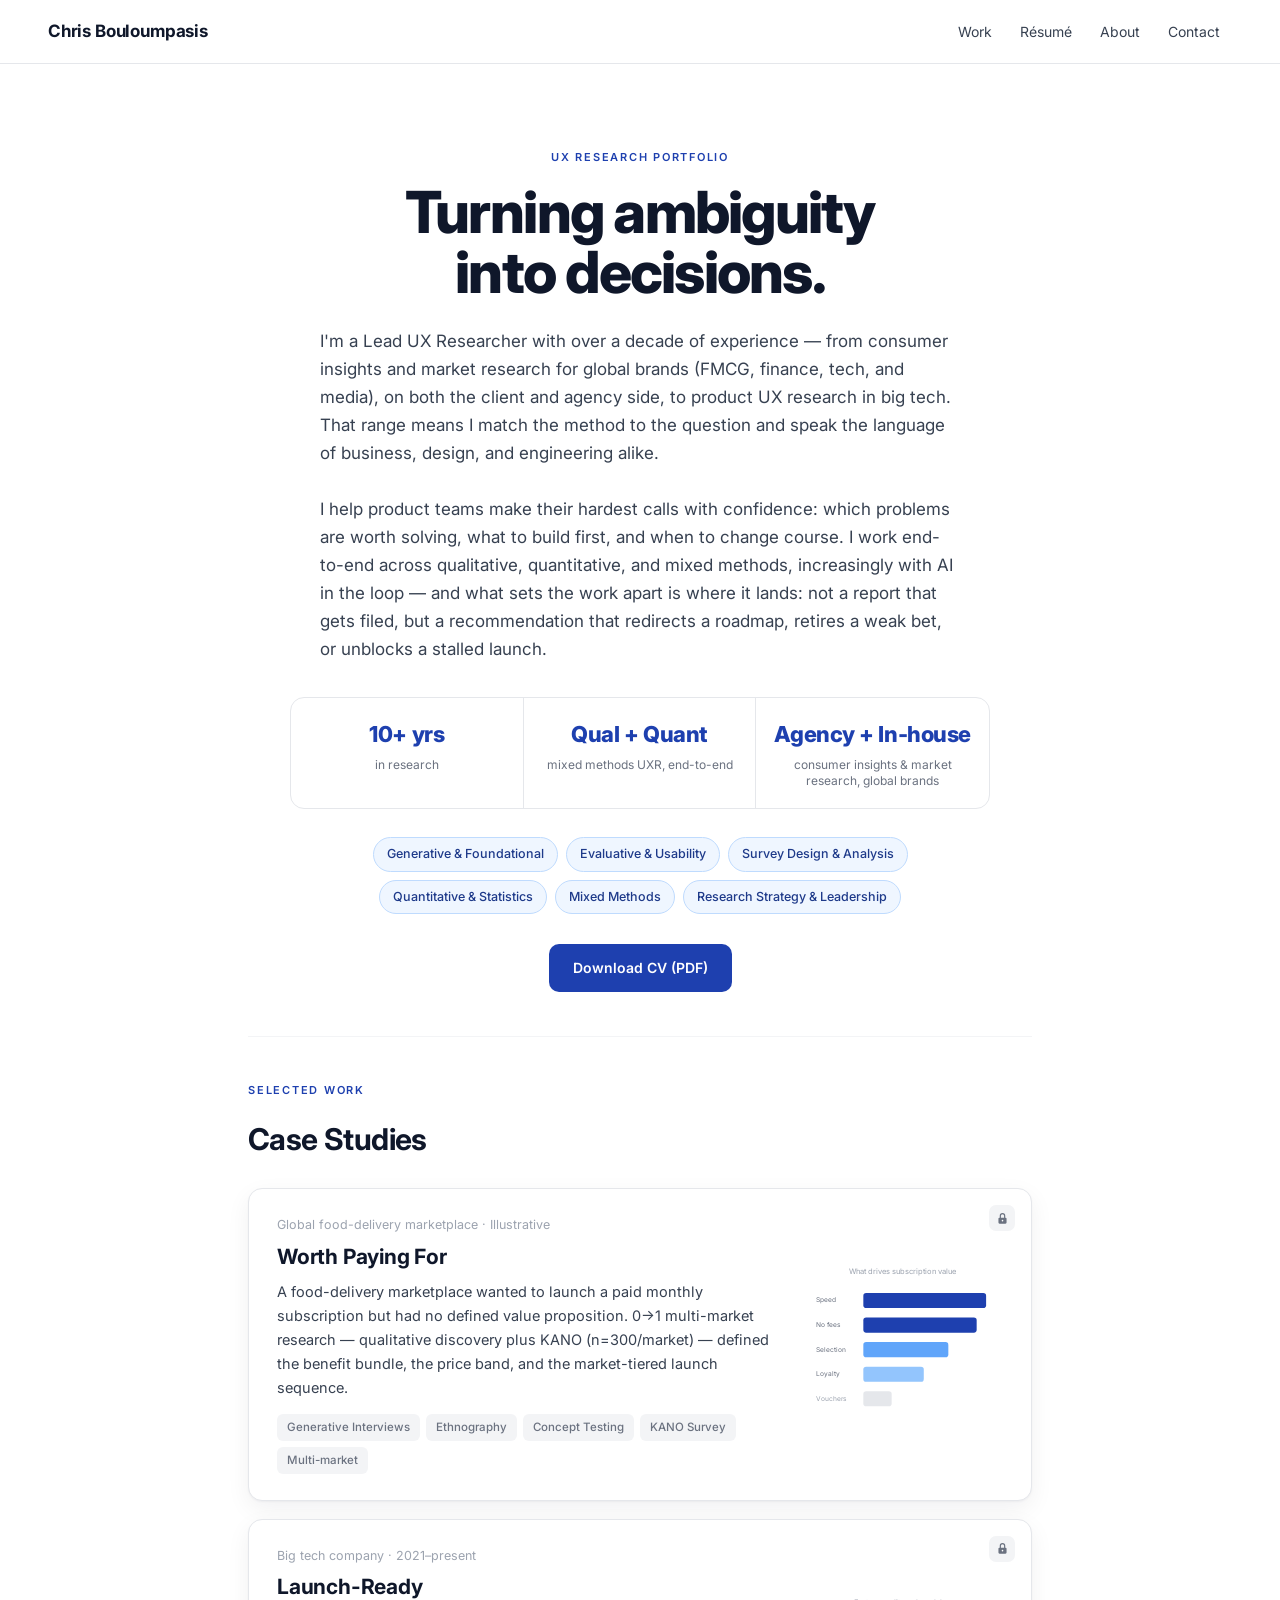
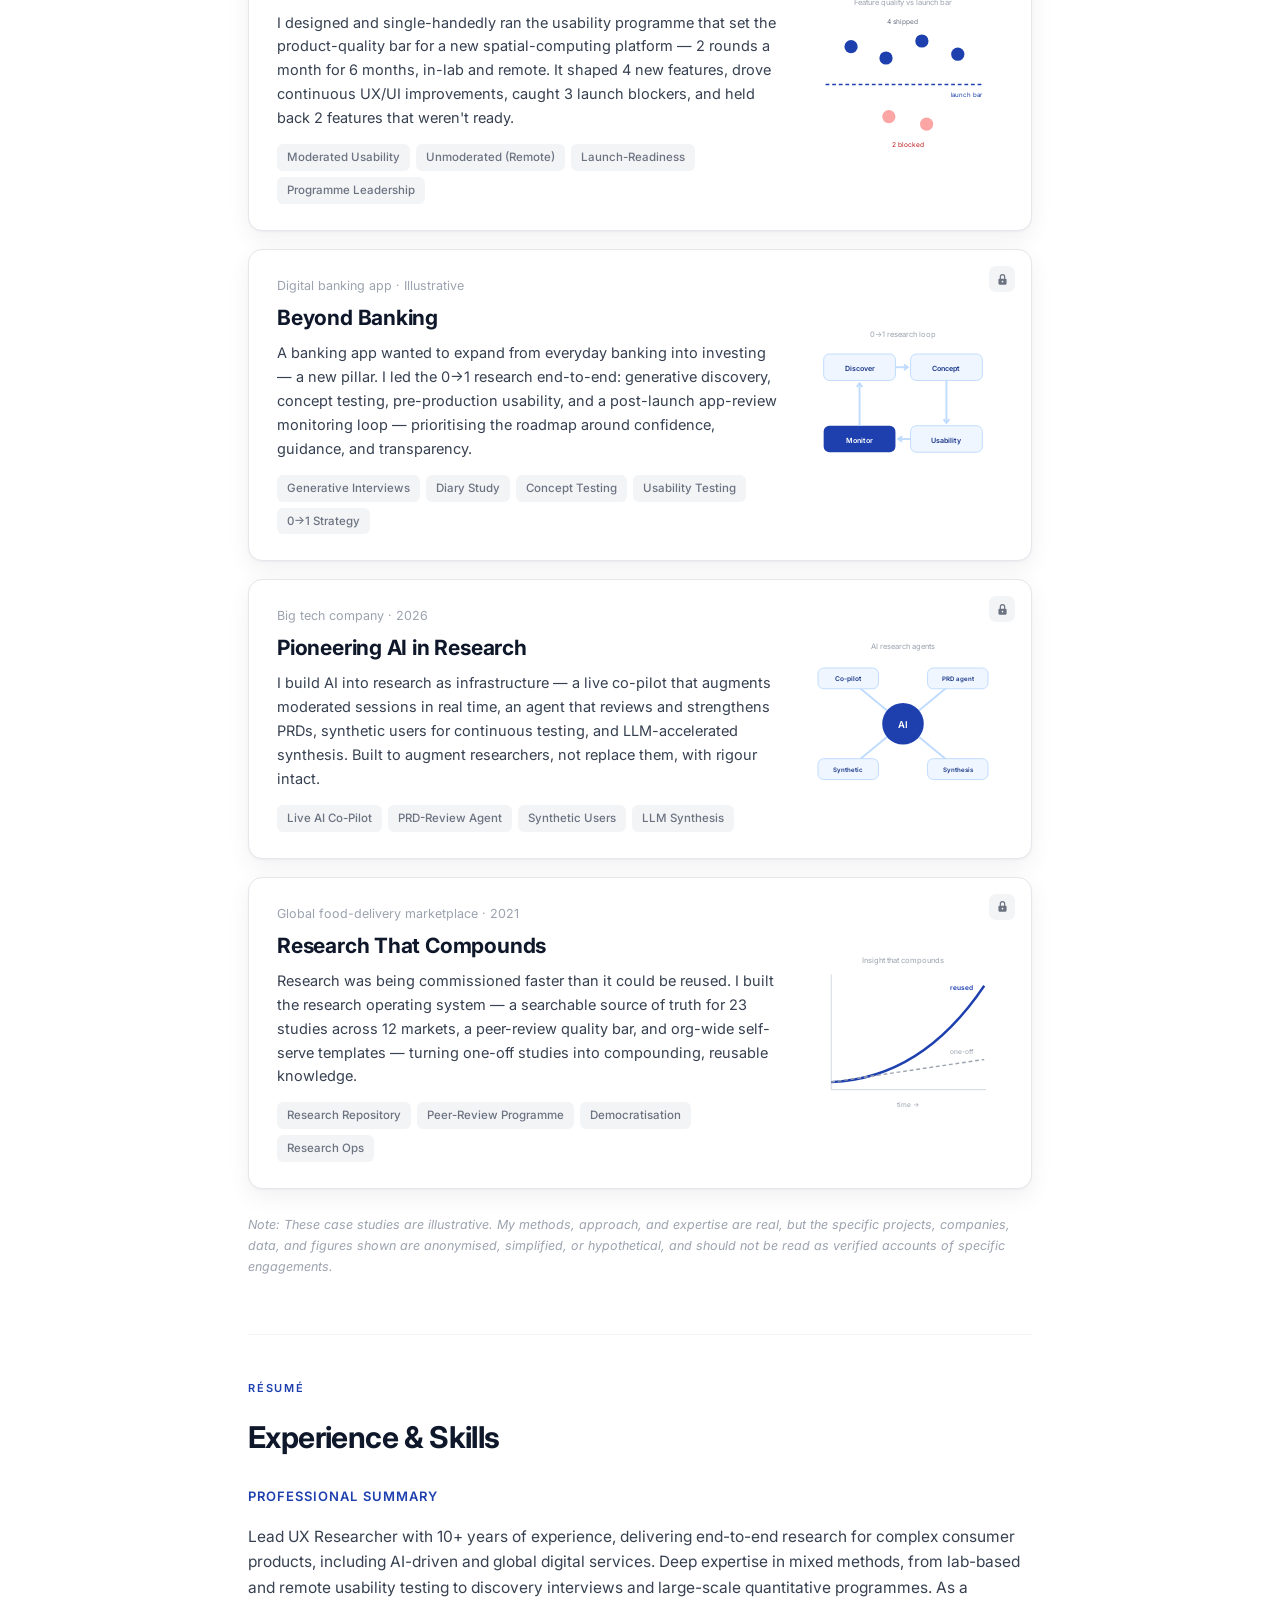
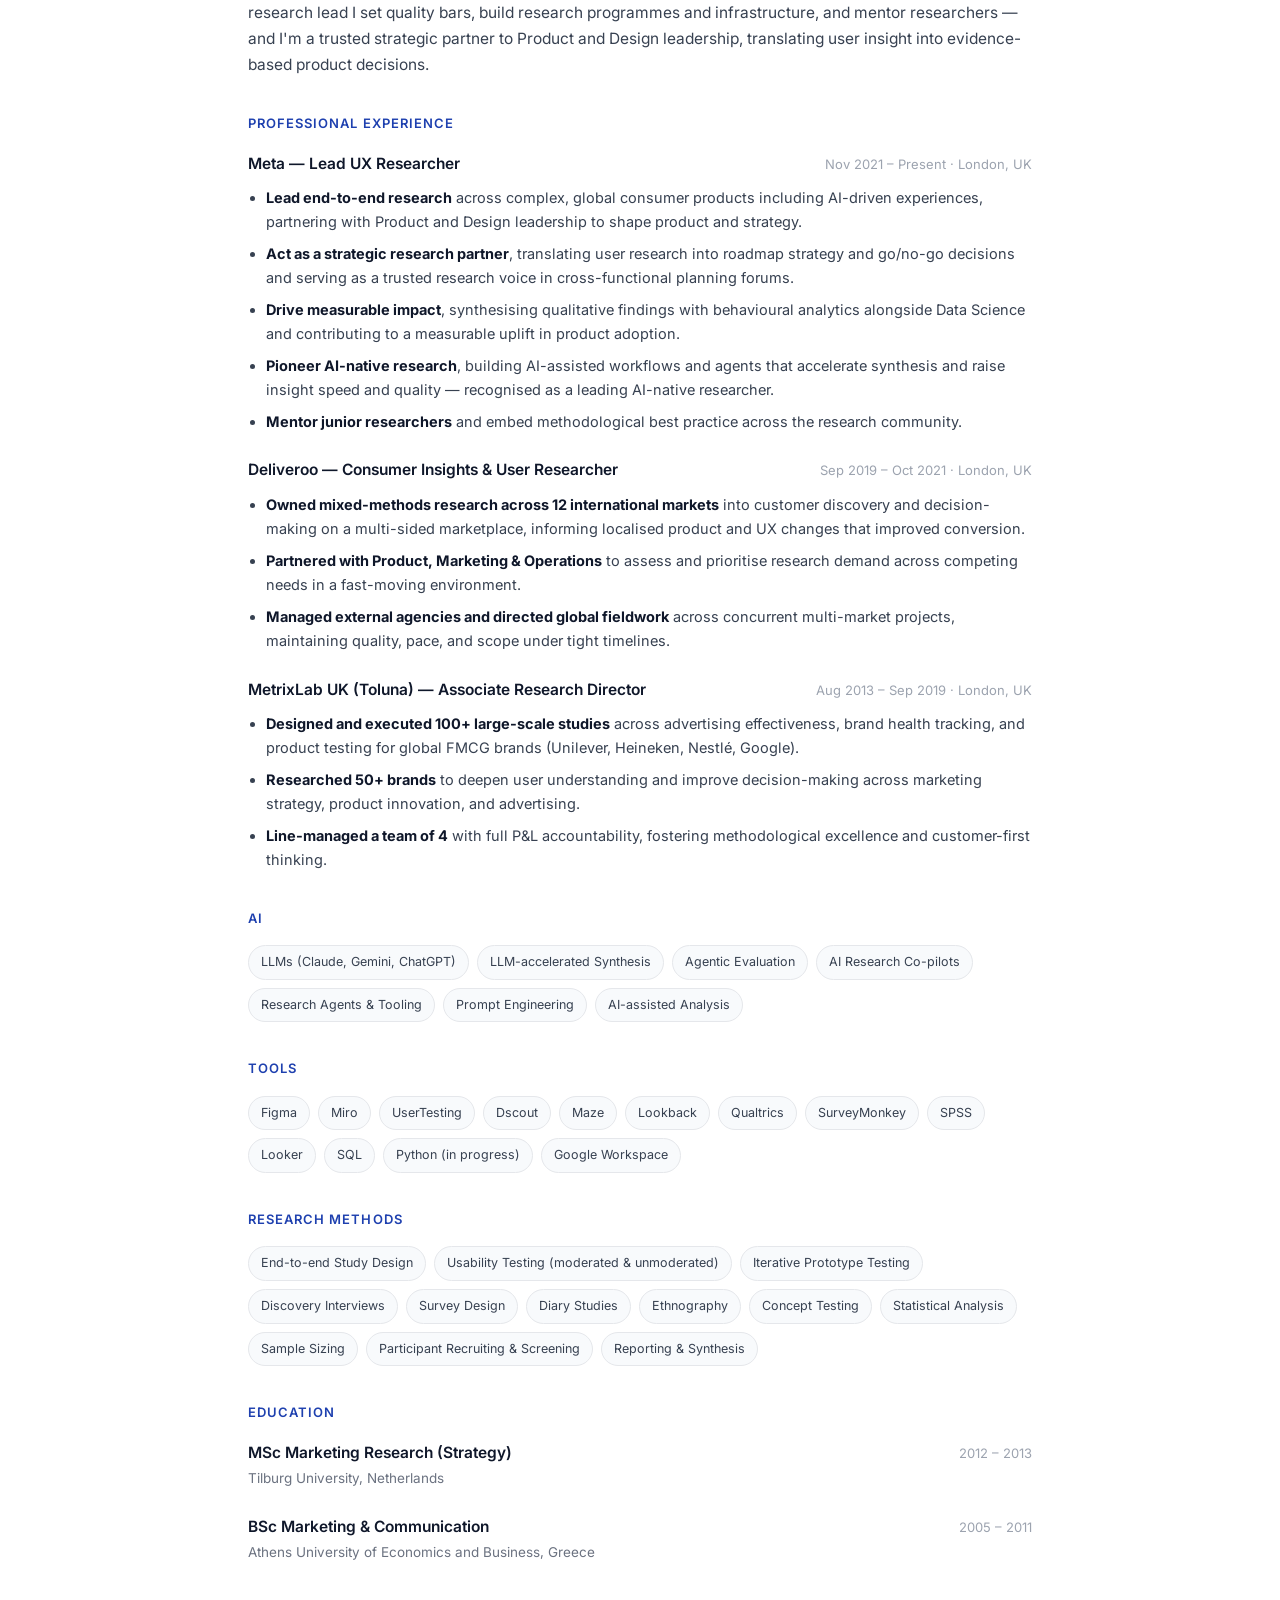
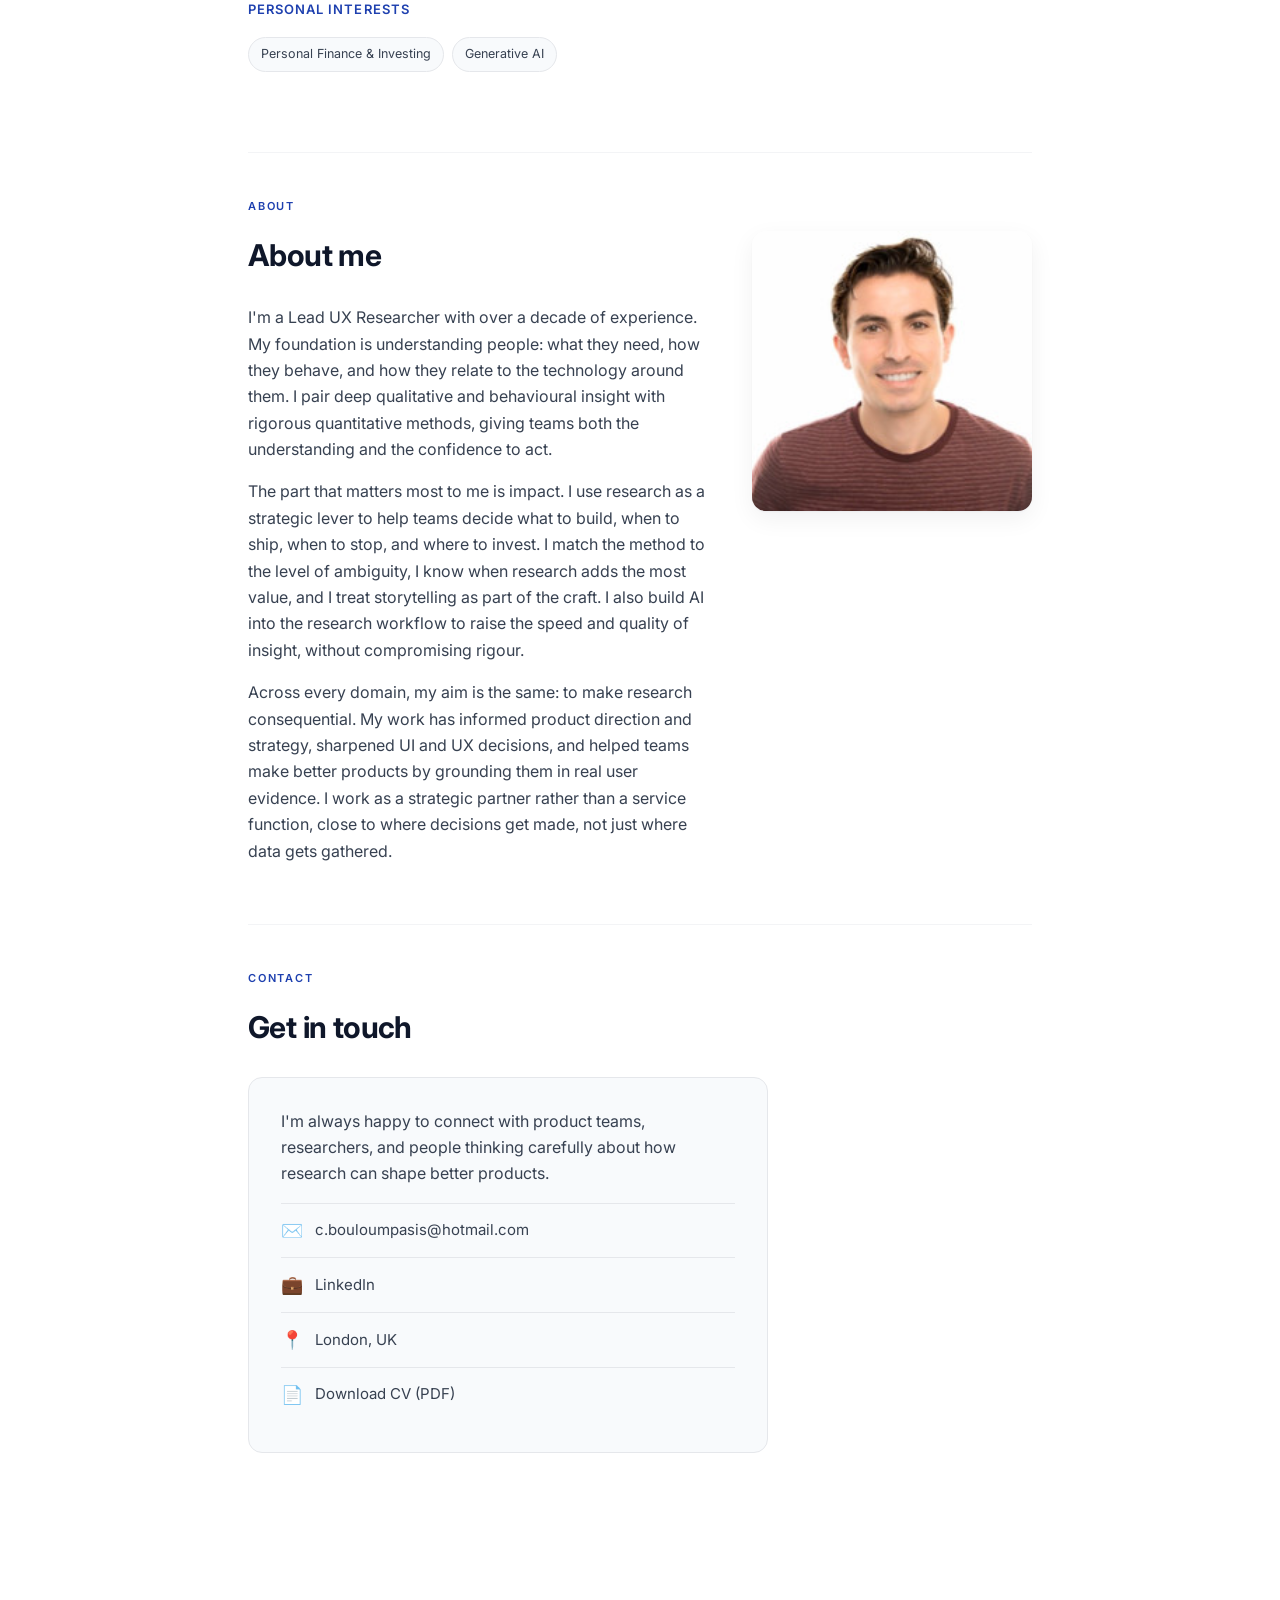
==== index.html @ c9e4788c "Add files via upload" ====
<!DOCTYPE html>
<html lang="en">
<head>
  <meta charset="UTF-8" />
  <meta name="viewport" content="width=device-width, initial-scale=1.0" />
  <link rel="icon" href="data:image/svg+xml,<svg xmlns='http://www.w3.org/2000/svg' viewBox='0 0 32 32'><rect width='32' height='32' rx='7' fill='%231E40AF'/><text x='16' y='23' font-size='20' fill='white' font-family='Georgia,serif' text-anchor='middle'>C</text></svg>" />
  <title>Chris Bouloumpasis — UX Research &amp; Insights</title>
  <meta name="description" content="Chris Bouloumpasis — Lead UX Researcher with 10+ years across agency research, consumer insights, and big-tech product UX. Mixed-methods research that shapes product decisions." />
  <meta property="og:title" content="Chris Bouloumpasis — Lead UX Researcher" />
  <meta property="og:description" content="Lead UX Researcher — a decade across agency research, consumer insights, and product UX, turning ambiguity into decisions teams act on." />
  <meta property="og:type" content="website" />
  <meta property="og:url" content="https://chrisbl2433.github.io" />
  <meta property="og:image" content="https://chrisbl2433.github.io/images/profile.jpg" />
  <link rel="preconnect" href="https://fonts.googleapis.com" />
  <link rel="preconnect" href="https://fonts.gstatic.com" crossorigin />
  <link href="https://fonts.googleapis.com/css2?family=Inter:wght@300;400;500;600;700;800&display=swap" rel="stylesheet" />
  <link rel="stylesheet" href="styles.css" />
</head>
<body>

  <!-- Case study password modal -->
  <div id="cs-modal" role="dialog" aria-modal="true" aria-labelledby="cs-modal-title">
    <div class="gate-card">
      <div class="gate-lock-icon">
        <svg width="44" height="44" viewBox="0 0 24 24" fill="none" xmlns="http://www.w3.org/2000/svg" aria-hidden="true">
          <rect x="4.5" y="10.5" width="15" height="11" rx="2" fill="#1E40AF"/>
          <path d="M8 10.5V7a4 4 0 0 1 8 0v3.5" stroke="#1E40AF" stroke-width="2" stroke-linecap="round"/>
          <circle cx="12" cy="16" r="1.5" fill="#fff"/>
        </svg>
      </div>
      <div class="gate-title" id="cs-modal-title">This case study is protected</div>
      <div class="gate-body-text">This content is shared selectively with recruiters and hiring managers. Please enter the password to continue.</div>
      <label for="pw-input">Password</label>
      <input type="password" id="pw-input" placeholder="Enter password" autocomplete="current-password" />
      <button id="pw-submit">Continue</button>
      <div class="gate-error" id="pw-error"></div>
    </div>
  </div>

  <!-- Top navigation -->
  <header class="topnav">
    <a class="topnav-name" href="index.html">Chris Bouloumpasis</a>
    <button class="nav-toggle" aria-label="Menu" aria-expanded="false"><span></span><span></span><span></span></button>
    <nav class="topnav-links">
      <a href="#work">Work</a>
      <a href="#resume">Résumé</a>
      <a href="#about">About</a>
      <a href="#contact">Contact</a>
    </nav>
  </header>

  <!-- Main -->
  <main>

    <!-- HERO -->
    <section id="hero">
      <div class="section-label">UX Research Portfolio</div>
      <h1>Turning ambiguity<br>into decisions.</h1>
      <p class="hero-intro">
        I'm a Lead UX Researcher with over a decade of experience — from consumer insights and market research for global brands (FMCG, finance, tech, and media), on both the client and agency side, to product UX research in big tech. That range means I match the method to the question and speak the language of business, design, and engineering alike.
        <br><br>
        I help product teams make their hardest calls with confidence: which problems are worth solving, what to build first, and when to change course. I work end-to-end across qualitative, quantitative, and mixed methods, increasingly with AI in the loop — and what sets the work apart is where it lands: not a report that gets filed, but a recommendation that redirects a roadmap, retires a weak bet, or unblocks a stalled launch.
      </p>
      <div class="hero-stats">
        <div class="hero-stat"><div class="n">10+ yrs</div><div class="l">in research</div></div>
        <div class="hero-stat"><div class="n">Qual + Quant</div><div class="l">mixed methods UXR, end-to-end</div></div>
        <div class="hero-stat"><div class="n">Agency + In-house</div><div class="l">consumer insights &amp; market research, global brands</div></div>
      </div>
      <div class="hero-chips">
        <span class="chip">Generative &amp; Foundational</span>
        <span class="chip">Evaluative &amp; Usability</span>
        <span class="chip">Survey Design &amp; Analysis</span>
        <span class="chip">Quantitative &amp; Statistics</span>
        <span class="chip">Mixed Methods</span>
        <span class="chip">Research Strategy &amp; Leadership</span>
      </div>
      <a class="cv-btn" href="Chris_Bouloumpasis_CV.pdf" download>Download CV (PDF)</a>
    </section>

    <!-- WORK -->
    <section id="work">
      <div class="section-label">Selected Work</div>
      <h2>Case Studies</h2>
      <div class="case-cards">

        <!-- Card 1 -->
        <a class="case-card" href="case-study-1.html">
          <div class="case-card-body">
            <div class="case-card-meta">Global food-delivery marketplace · Illustrative</div>
            <div class="case-card-title">Worth Paying For</div>
            <p class="case-card-desc">A food-delivery marketplace wanted to launch a paid monthly subscription but had no defined value proposition. 0→1 multi-market research — qualitative discovery plus KANO (n=300/market) — defined the benefit bundle, the price band, and the market-tiered launch sequence.</p>
            <div class="case-tags"><span class="case-tag">Generative Interviews</span><span class="case-tag">Ethnography</span><span class="case-tag">Concept Testing</span><span class="case-tag">KANO Survey</span><span class="case-tag">Multi-market</span></div>
          </div>
          <div class="case-card-illus">
            <svg viewBox="0 0 200 180" fill="none" xmlns="http://www.w3.org/2000/svg" aria-hidden="true">
              <text x="100" y="16" text-anchor="middle" font-size="8" fill="#9CA3AF" font-family="Inter,sans-serif">What drives subscription value</text>
              <text x="8" y="46" font-size="7" fill="#6B7280" font-family="Inter,sans-serif">Speed</text><rect x="58" y="36" width="130" height="16" rx="3" fill="#1E40AF"/>
              <text x="8" y="72" font-size="7" fill="#6B7280" font-family="Inter,sans-serif">No fees</text><rect x="58" y="62" width="120" height="16" rx="3" fill="#1E40AF"/>
              <text x="8" y="98" font-size="7" fill="#6B7280" font-family="Inter,sans-serif">Selection</text><rect x="58" y="88" width="90" height="16" rx="3" fill="#60A5FA"/>
              <text x="8" y="124" font-size="7" fill="#6B7280" font-family="Inter,sans-serif">Loyalty</text><rect x="58" y="114" width="64" height="16" rx="3" fill="#93C5FD"/>
              <text x="8" y="150" font-size="7" fill="#9CA3AF" font-family="Inter,sans-serif">Vouchers</text><rect x="58" y="140" width="30" height="16" rx="3" fill="#E5E7EB"/>
            </svg>
          </div>
          <div class="card-lock-badge" aria-label="Password protected"><svg width="13" height="13" viewBox="0 0 24 24" fill="none" xmlns="http://www.w3.org/2000/svg"><rect x="4.5" y="10.5" width="15" height="11" rx="2" fill="#6B7280"/><path d="M8 10.5V7a4 4 0 0 1 8 0v3.5" stroke="#6B7280" stroke-width="2.2" stroke-linecap="round"/><circle cx="12" cy="16" r="1.5" fill="#fff"/></svg></div>
        </a>

        <!-- Card 2 -->
        <a class="case-card" href="case-study-2.html">
          <div class="case-card-body">
            <div class="case-card-meta">Big tech company · 2021–present</div>
            <div class="case-card-title">Launch-Ready</div>
            <p class="case-card-desc">I designed and single-handedly ran the usability programme that set the product-quality bar for a new spatial-computing platform — 2 rounds a month for 6 months, in-lab and remote. It shaped 4 new features, drove continuous UX/UI improvements, caught 3 launch blockers, and held back 2 features that weren't ready.</p>
            <div class="case-tags"><span class="case-tag">Moderated Usability</span><span class="case-tag">Unmoderated (Remote)</span><span class="case-tag">Launch-Readiness</span><span class="case-tag">Programme Leadership</span></div>
          </div>
          <div class="case-card-illus">
            <svg viewBox="0 0 200 180" fill="none" xmlns="http://www.w3.org/2000/svg" aria-hidden="true">
              <text x="100" y="16" text-anchor="middle" font-size="8" fill="#9CA3AF" font-family="Inter,sans-serif">Feature quality vs launch bar</text>
              <text x="100" y="36" text-anchor="middle" font-size="7" fill="#6B7280" font-family="Inter,sans-serif">4 shipped</text>
              <circle cx="45" cy="60" r="7" fill="#1E40AF"/>
              <circle cx="82" cy="72" r="7" fill="#1E40AF"/>
              <circle cx="120" cy="54" r="7" fill="#1E40AF"/>
              <circle cx="158" cy="68" r="7" fill="#1E40AF"/>
              <line x1="18" y1="100" x2="186" y2="100" stroke="#1E40AF" stroke-width="1.5" stroke-dasharray="4 3"/>
              <text x="184" y="113" text-anchor="end" font-size="6.5" fill="#1E40AF" font-family="Inter,sans-serif">launch bar</text>
              <circle cx="85" cy="134" r="7" fill="#FCA5A5"/>
              <circle cx="125" cy="142" r="7" fill="#FCA5A5"/>
              <text x="105" y="166" text-anchor="middle" font-size="7" fill="#B91C1C" font-family="Inter,sans-serif">2 blocked</text>
            </svg>
          </div>
          <div class="card-lock-badge" aria-label="Password protected"><svg width="13" height="13" viewBox="0 0 24 24" fill="none" xmlns="http://www.w3.org/2000/svg"><rect x="4.5" y="10.5" width="15" height="11" rx="2" fill="#6B7280"/><path d="M8 10.5V7a4 4 0 0 1 8 0v3.5" stroke="#6B7280" stroke-width="2.2" stroke-linecap="round"/><circle cx="12" cy="16" r="1.5" fill="#fff"/></svg></div>
        </a>

        <!-- Card 3 -->
        <a class="case-card" href="case-study-3.html">
          <div class="case-card-body">
            <div class="case-card-meta">Digital banking app · Illustrative</div>
            <div class="case-card-title">Beyond Banking</div>
            <p class="case-card-desc">A banking app wanted to expand from everyday banking into investing — a new pillar. I led the 0→1 research end-to-end: generative discovery, concept testing, pre-production usability, and a post-launch app-review monitoring loop — prioritising the roadmap around confidence, guidance, and transparency.</p>
            <div class="case-tags"><span class="case-tag">Generative Interviews</span><span class="case-tag">Diary Study</span><span class="case-tag">Concept Testing</span><span class="case-tag">Usability Testing</span><span class="case-tag">0→1 Strategy</span></div>
          </div>
          <div class="case-card-illus">
            <svg viewBox="0 0 200 180" fill="none" xmlns="http://www.w3.org/2000/svg" aria-hidden="true">
              <text x="100" y="18" text-anchor="middle" font-size="8" fill="#9CA3AF" font-family="Inter,sans-serif">0→1 research loop</text>
              <rect x="16" y="36" width="76" height="28" rx="6" fill="#EFF6FF" stroke="#BFDBFE"/><text x="54" y="54" text-anchor="middle" font-size="7.5" fill="#1E3A8A" font-weight="600" font-family="Inter,sans-serif">Discover</text>
              <rect x="108" y="36" width="76" height="28" rx="6" fill="#EFF6FF" stroke="#BFDBFE"/><text x="146" y="54" text-anchor="middle" font-size="7.5" fill="#1E3A8A" font-weight="600" font-family="Inter,sans-serif">Concept</text>
              <rect x="108" y="112" width="76" height="28" rx="6" fill="#EFF6FF" stroke="#BFDBFE"/><text x="146" y="130" text-anchor="middle" font-size="7.5" fill="#1E3A8A" font-weight="600" font-family="Inter,sans-serif">Usability</text>
              <rect x="16" y="112" width="76" height="28" rx="6" fill="#1E40AF"/><text x="54" y="130" text-anchor="middle" font-size="7.5" fill="#fff" font-weight="600" font-family="Inter,sans-serif">Monitor</text>
              <path d="M92 50 L104 50" stroke="#BFDBFE" stroke-width="2"/><path d="M101 47 L105 50 L101 53" stroke="#BFDBFE" stroke-width="2" fill="none"/>
              <path d="M146 64 L146 108" stroke="#BFDBFE" stroke-width="2"/><path d="M143 105 L146 109 L149 105" stroke="#BFDBFE" stroke-width="2" fill="none"/>
              <path d="M108 126 L96 126" stroke="#BFDBFE" stroke-width="2"/><path d="M99 123 L95 126 L99 129" stroke="#BFDBFE" stroke-width="2" fill="none"/>
              <path d="M54 112 L54 68" stroke="#BFDBFE" stroke-width="2"/><path d="M51 71 L54 67 L57 71" stroke="#BFDBFE" stroke-width="2" fill="none"/>
            </svg>
          </div>
          <div class="card-lock-badge" aria-label="Password protected"><svg width="13" height="13" viewBox="0 0 24 24" fill="none" xmlns="http://www.w3.org/2000/svg"><rect x="4.5" y="10.5" width="15" height="11" rx="2" fill="#6B7280"/><path d="M8 10.5V7a4 4 0 0 1 8 0v3.5" stroke="#6B7280" stroke-width="2.2" stroke-linecap="round"/><circle cx="12" cy="16" r="1.5" fill="#fff"/></svg></div>
        </a>

        <!-- Card 4 -->
        <a class="case-card" href="case-study-4.html">
          <div class="case-card-body">
            <div class="case-card-meta">Big tech company · 2026</div>
            <div class="case-card-title">Pioneering AI in Research</div>
            <p class="case-card-desc">I build AI into research as infrastructure — a live co-pilot that augments moderated sessions in real time, an agent that reviews and strengthens PRDs, synthetic users for continuous testing, and LLM-accelerated synthesis. Built to augment researchers, not replace them, with rigour intact.</p>
            <div class="case-tags"><span class="case-tag">Live AI Co-Pilot</span><span class="case-tag">PRD-Review Agent</span><span class="case-tag">Synthetic Users</span><span class="case-tag">LLM Synthesis</span></div>
          </div>
          <div class="case-card-illus">
            <svg viewBox="0 0 200 180" fill="none" xmlns="http://www.w3.org/2000/svg" aria-hidden="true">
              <text x="100" y="16" text-anchor="middle" font-size="8" fill="#9CA3AF" font-family="Inter,sans-serif">AI research agents</text>
              <line x1="100" y1="95" x2="42" y2="47" stroke="#BFDBFE" stroke-width="2"/>
              <line x1="100" y1="95" x2="158" y2="47" stroke="#BFDBFE" stroke-width="2"/>
              <line x1="100" y1="95" x2="42" y2="143" stroke="#BFDBFE" stroke-width="2"/>
              <line x1="100" y1="95" x2="158" y2="143" stroke="#BFDBFE" stroke-width="2"/>
              <rect x="10" y="36" width="64" height="22" rx="6" fill="#EFF6FF" stroke="#BFDBFE"/><text x="42" y="50" text-anchor="middle" font-size="7" fill="#1E3A8A" font-weight="600" font-family="Inter,sans-serif">Co-pilot</text>
              <rect x="126" y="36" width="64" height="22" rx="6" fill="#EFF6FF" stroke="#BFDBFE"/><text x="158" y="50" text-anchor="middle" font-size="6.5" fill="#1E3A8A" font-weight="600" font-family="Inter,sans-serif">PRD agent</text>
              <rect x="10" y="132" width="64" height="22" rx="6" fill="#EFF6FF" stroke="#BFDBFE"/><text x="42" y="146" text-anchor="middle" font-size="6.5" fill="#1E3A8A" font-weight="600" font-family="Inter,sans-serif">Synthetic</text>
              <rect x="126" y="132" width="64" height="22" rx="6" fill="#EFF6FF" stroke="#BFDBFE"/><text x="158" y="146" text-anchor="middle" font-size="6.5" fill="#1E3A8A" font-weight="600" font-family="Inter,sans-serif">Synthesis</text>
              <circle cx="100" cy="95" r="22" fill="#1E40AF"/><text x="100" y="99" text-anchor="middle" font-size="10" fill="#fff" font-weight="600" font-family="Inter,sans-serif">AI</text>
            </svg>
          </div>
          <div class="card-lock-badge" aria-label="Password protected"><svg width="13" height="13" viewBox="0 0 24 24" fill="none" xmlns="http://www.w3.org/2000/svg"><rect x="4.5" y="10.5" width="15" height="11" rx="2" fill="#6B7280"/><path d="M8 10.5V7a4 4 0 0 1 8 0v3.5" stroke="#6B7280" stroke-width="2.2" stroke-linecap="round"/><circle cx="12" cy="16" r="1.5" fill="#fff"/></svg></div>
        </a>

        <!-- Card 5 -->
        <a class="case-card" href="case-study-5.html">
          <div class="case-card-body">
            <div class="case-card-meta">Global food-delivery marketplace · 2021</div>
            <div class="case-card-title">Research That Compounds</div>
            <p class="case-card-desc">Research was being commissioned faster than it could be reused. I built the research operating system — a searchable source of truth for 23 studies across 12 markets, a peer-review quality bar, and org-wide self-serve templates — turning one-off studies into compounding, reusable knowledge.</p>
            <div class="case-tags"><span class="case-tag">Research Repository</span><span class="case-tag">Peer-Review Programme</span><span class="case-tag">Democratisation</span><span class="case-tag">Research Ops</span></div>
          </div>
          <div class="case-card-illus">
            <svg viewBox="0 0 200 180" fill="none" xmlns="http://www.w3.org/2000/svg" aria-hidden="true">
              <text x="100" y="16" text-anchor="middle" font-size="8" fill="#9CA3AF" font-family="Inter,sans-serif">Insight that compounds</text>
              <line x1="24" y1="150" x2="188" y2="150" stroke="#D1D5DB" stroke-width="1"/>
              <line x1="24" y1="28" x2="24" y2="150" stroke="#D1D5DB" stroke-width="1"/>
              <path d="M24 142 Q 120 138 186 40" stroke="#1E40AF" stroke-width="2.5" fill="none"/>
              <path d="M24 142 L186 118" stroke="#9CA3AF" stroke-width="1.5" stroke-dasharray="4 3"/>
              <text x="150" y="44" font-size="7" fill="#1E40AF" font-weight="600" font-family="Inter,sans-serif">reused</text>
              <text x="150" y="112" font-size="7" fill="#9CA3AF" font-family="Inter,sans-serif">one-off</text>
              <text x="105" y="168" text-anchor="middle" font-size="7" fill="#9CA3AF" font-family="Inter,sans-serif">time →</text>
            </svg>
          </div>
          <div class="card-lock-badge" aria-label="Password protected"><svg width="13" height="13" viewBox="0 0 24 24" fill="none" xmlns="http://www.w3.org/2000/svg"><rect x="4.5" y="10.5" width="15" height="11" rx="2" fill="#6B7280"/><path d="M8 10.5V7a4 4 0 0 1 8 0v3.5" stroke="#6B7280" stroke-width="2.2" stroke-linecap="round"/><circle cx="12" cy="16" r="1.5" fill="#fff"/></svg></div>
        </a>

      </div>
      <p class="disclaimer">Note: These case studies are illustrative. My methods, approach, and expertise are real, but the specific projects, companies, data, and figures shown are anonymised, simplified, or hypothetical, and should not be read as verified accounts of specific engagements.</p>
    </section>

    <!-- RÉSUMÉ -->
    <section id="resume">
      <div class="section-label">Résumé</div>
      <h2>Experience &amp; Skills</h2>

      <div class="resume-section">
        <div class="resume-section-title">Professional Summary</div>
        <p style="margin-top:0; font-size:15.5px;">Lead UX Researcher with 10+ years of experience, delivering end-to-end research for complex consumer products, including AI-driven and global digital services. Deep expertise in mixed methods, from lab-based and remote usability testing to discovery interviews and large-scale quantitative programmes. As a research lead I set quality bars, build research programmes and infrastructure, and mentor researchers — and I'm a trusted strategic partner to Product and Design leadership, translating user insight into evidence-based product decisions.</p>
      </div>

      <div class="resume-section">
        <div class="resume-section-title">Professional Experience</div>

        <div class="resume-item">
          <div class="resume-item-header"><span class="resume-item-title">Meta — Lead UX Researcher</span><span class="resume-item-date">Nov 2021 – Present · London, UK</span></div>
          <ul class="resume-bullets">
            <li><strong>Lead end-to-end research</strong> across complex, global consumer products including AI-driven experiences, partnering with Product and Design leadership to shape product and strategy.</li>
            <li><strong>Act as a strategic research partner</strong>, translating user research into roadmap strategy and go/no-go decisions and serving as a trusted research voice in cross-functional planning forums.</li>
            <li><strong>Drive measurable impact</strong>, synthesising qualitative findings with behavioural analytics alongside Data Science and contributing to a measurable uplift in product adoption.</li>
            <li><strong>Pioneer AI-native research</strong>, building AI-assisted workflows and agents that accelerate synthesis and raise insight speed and quality — recognised as a leading AI-native researcher.</li>
            <li><strong>Mentor junior researchers</strong> and embed methodological best practice across the research community.</li>
          </ul>
        </div>

        <div class="resume-item">
          <div class="resume-item-header"><span class="resume-item-title">Deliveroo — Consumer Insights &amp; User Researcher</span><span class="resume-item-date">Sep 2019 – Oct 2021 · London, UK</span></div>
          <ul class="resume-bullets">
            <li><strong>Owned mixed-methods research across 12 international markets</strong> into customer discovery and decision-making on a multi-sided marketplace, informing localised product and UX changes that improved conversion.</li>
            <li><strong>Partnered with Product, Marketing &amp; Operations</strong> to assess and prioritise research demand across competing needs in a fast-moving environment.</li>
            <li><strong>Managed external agencies and directed global fieldwork</strong> across concurrent multi-market projects, maintaining quality, pace, and scope under tight timelines.</li>
          </ul>
        </div>

        <div class="resume-item">
          <div class="resume-item-header"><span class="resume-item-title">MetrixLab UK (Toluna) — Associate Research Director</span><span class="resume-item-date">Aug 2013 – Sep 2019 · London, UK</span></div>
          <ul class="resume-bullets">
            <li><strong>Designed and executed 100+ large-scale studies</strong> across advertising effectiveness, brand health tracking, and product testing for global FMCG brands (Unilever, Heineken, Nestlé, Google).</li>
            <li><strong>Researched 50+ brands</strong> to deepen user understanding and improve decision-making across marketing strategy, product innovation, and advertising.</li>
            <li><strong>Line-managed a team of 4</strong> with full P&amp;L accountability, fostering methodological excellence and customer-first thinking.</li>
          </ul>
        </div>
      </div>

      <div class="resume-section">
        <div class="resume-section-title">AI</div>
        <div class="skill-tags">
          <span class="skill-tag">LLMs (Claude, Gemini, ChatGPT)</span><span class="skill-tag">LLM-accelerated Synthesis</span><span class="skill-tag">Agentic Evaluation</span><span class="skill-tag">AI Research Co-pilots</span><span class="skill-tag">Research Agents &amp; Tooling</span><span class="skill-tag">Prompt Engineering</span><span class="skill-tag">AI-assisted Analysis</span>
        </div>
      </div>

      <div class="resume-section">
        <div class="resume-section-title">Tools</div>
        <div class="skill-tags">
          <span class="skill-tag">Figma</span><span class="skill-tag">Miro</span><span class="skill-tag">UserTesting</span><span class="skill-tag">Dscout</span><span class="skill-tag">Maze</span><span class="skill-tag">Lookback</span><span class="skill-tag">Qualtrics</span><span class="skill-tag">SurveyMonkey</span><span class="skill-tag">SPSS</span><span class="skill-tag">Looker</span><span class="skill-tag">SQL</span><span class="skill-tag">Python (in progress)</span><span class="skill-tag">Google Workspace</span>
        </div>
      </div>

      <div class="resume-section">
        <div class="resume-section-title">Research Methods</div>
        <div class="skill-tags">
          <span class="skill-tag">End-to-end Study Design</span><span class="skill-tag">Usability Testing (moderated &amp; unmoderated)</span><span class="skill-tag">Iterative Prototype Testing</span><span class="skill-tag">Discovery Interviews</span><span class="skill-tag">Survey Design</span><span class="skill-tag">Diary Studies</span><span class="skill-tag">Ethnography</span><span class="skill-tag">Concept Testing</span><span class="skill-tag">Statistical Analysis</span><span class="skill-tag">Sample Sizing</span><span class="skill-tag">Participant Recruiting &amp; Screening</span><span class="skill-tag">Reporting &amp; Synthesis</span>
        </div>
      </div>

      <div class="resume-section">
        <div class="resume-section-title">Education</div>
        <div class="resume-item">
          <div class="resume-item-header"><span class="resume-item-title">MSc Marketing Research (Strategy)</span><span class="resume-item-date">2012 – 2013</span></div>
          <div class="resume-item-sub">Tilburg University, Netherlands</div>
        </div>
        <div class="resume-item">
          <div class="resume-item-header"><span class="resume-item-title">BSc Marketing &amp; Communication</span><span class="resume-item-date">2005 – 2011</span></div>
          <div class="resume-item-sub">Athens University of Economics and Business, Greece</div>
        </div>
      </div>

      <div class="resume-section">
        <div class="resume-section-title">Personal Interests</div>
        <div class="skill-tags">
          <span class="skill-tag">Personal Finance &amp; Investing</span><span class="skill-tag">Generative AI</span>
        </div>
      </div>
    </section>

    <!-- ABOUT -->
    <section id="about">
      <div class="section-label">About</div>
      <div class="about-grid">
        <div>
          <h2>About me</h2>
          <p>I'm a Lead UX Researcher with over a decade of experience. My foundation is understanding people: what they need, how they behave, and how they relate to the technology around them. I pair deep qualitative and behavioural insight with rigorous quantitative methods, giving teams both the understanding and the confidence to act.</p>
          <p>The part that matters most to me is impact. I use research as a strategic lever to help teams decide what to build, when to ship, when to stop, and where to invest. I match the method to the level of ambiguity, I know when research adds the most value, and I treat storytelling as part of the craft. I also build AI into the research workflow to raise the speed and quality of insight, without compromising rigour.</p>
          <p>Across every domain, my aim is the same: to make research consequential. My work has informed product direction and strategy, sharpened UI and UX decisions, and helped teams make better products by grounding them in real user evidence. I work as a strategic partner rather than a service function, close to where decisions get made, not just where data gets gathered.</p>
        </div>
        <div>
          <img class="about-photo" src="images/profile.jpg" alt="Chris Bouloumpasis" />
        </div>
      </div>
    </section>

    <!-- CONTACT -->
    <section id="contact">
      <div class="section-label">Contact</div>
      <h2>Get in touch</h2>
      <div class="contact-card">
        <p>I'm always happy to connect with product teams, researchers, and people thinking carefully about how research can shape better products.</p>
        <a class="contact-link" href="mailto:c.bouloumpasis@hotmail.com"><div class="contact-link-icon">✉️</div>c.bouloumpasis@hotmail.com</a>
        <a class="contact-link" href="https://www.linkedin.com/in/chris-bouloumpasis-15271053/" target="_blank" rel="noopener"><div class="contact-link-icon">💼</div>LinkedIn</a>
        <div class="contact-link"><div class="contact-link-icon">📍</div>London, UK</div>
        <a class="contact-link" href="Chris_Bouloumpasis_CV.pdf" download><div class="contact-link-icon">📄</div>Download CV (PDF)</a>
      </div>
    </section>

  </main>

  <script src="script.js"></script>
</body>
</html>
---- styles.css ----
/* =========================================================
   Portfolio — minimal editorial redesign
   Top navigation · centered content · all-sans (Inter)
   Primary: #1E40AF (dark blue) with tint ladder
   ========================================================= */

:root {
  --indigo:        #1E40AF;   /* dark blue (primary) */
  --indigo-600:    #1E3A8A;   /* darker blue (hover) */
  --indigo-400:    #60A5FA;
  --indigo-300:    #93C5FD;
  --indigo-200:    #BFDBFE;
  --indigo-50:     #EFF6FF;
  --indigo-ink:    #1E3A8A;

  --ink:           #0F172A;
  --body:          #374151;
  --muted:         #6B7280;
  --faint:         #9CA3AF;
  --line:          #E5E7EB;
  --line-soft:     #F3F4F6;
  --bg:            #FFFFFF;
  --bg-alt:        #F8FAFC;

  --alert-ink:     #B91C1C;

  --nav-h:         64px;
  --content-max:   880px;
  --radius:        14px;
  --radius-sm:     10px;
  --shadow:        0 1px 2px rgba(15,23,42,.04), 0 8px 24px rgba(15,23,42,.06);
  --shadow-hover:  0 2px 6px rgba(30,64,175,.10), 0 16px 40px rgba(30,64,175,.12);
}

* { box-sizing: border-box; }
html { scroll-behavior: smooth; }

body {
  margin: 0;
  font-family: "Inter", -apple-system, BlinkMacSystemFont, "Segoe UI", sans-serif;
  font-weight: 400;
  color: var(--body);
  background: var(--bg);
  line-height: 1.65;
  -webkit-font-smoothing: antialiased;
}

h1, h2, h3, h4 { font-family: "Inter", sans-serif; color: var(--ink); font-weight: 700; letter-spacing: -.02em; }
a { color: inherit; text-decoration: none; }

/* ---------- Top navigation ---------- */
.topnav {
  position: sticky; top: 0; z-index: 60;
  display: flex; align-items: center; justify-content: space-between;
  height: var(--nav-h);
  padding: 0 clamp(20px, 5vw, 48px);
  background: rgba(255,255,255,.85);
  backdrop-filter: saturate(160%) blur(8px);
  border-bottom: 1px solid var(--line);
}
.topnav-name { font-weight: 700; font-size: 17px; color: var(--ink); letter-spacing: -.01em; }
.topnav-links { display: flex; align-items: center; gap: 4px; }
.topnav-links a {
  padding: 8px 12px; border-radius: 8px; font-size: 14px; color: var(--body);
  transition: background .15s, color .15s;
}
.topnav-links a:hover { background: var(--indigo-50); color: var(--indigo); }
.topnav-cv { margin-left: 8px; background: var(--indigo); color: #fff !important; font-weight: 600; }
.topnav-cv:hover { background: var(--indigo-600) !important; color: #fff !important; }
.nav-toggle { display: none; background: none; border: none; cursor: pointer; flex-direction: column; gap: 4px; padding: 6px; }
.nav-toggle span { width: 22px; height: 2px; background: var(--ink); border-radius: 2px; }

/* ---------- Layout ---------- */
main { max-width: var(--content-max); margin: 0 auto; padding: 56px clamp(20px, 5vw, 48px) 120px; }
section { padding: 44px 0; scroll-margin-top: 84px; }
section + section { border-top: 1px solid var(--line-soft); }

.section-label {
  font-size: 11px; letter-spacing: .16em; text-transform: uppercase;
  color: var(--indigo); font-weight: 600; margin-bottom: 16px;
}

/* ---------- Hero ---------- */
#hero { padding-top: 28px; text-align: center; }
#hero h1 { font-size: clamp(38px, 6vw, 58px); line-height: 1.04; margin: 0 0 24px; font-weight: 800; letter-spacing: -.03em; }
.hero-intro { font-size: 17px; color: var(--body); max-width: 640px; margin: 0 auto; text-align: left; }

.hero-stats {
  display: flex; flex-wrap: wrap; justify-content: center;
  margin: 34px auto 0; max-width: 700px;
  border: 1px solid var(--line); border-radius: var(--radius); overflow: hidden;
}
.hero-stat { flex: 1 1 150px; padding: 18px 14px; text-align: center; border-right: 1px solid var(--line); }
.hero-stat:last-child { border-right: none; }
.hero-stat .n { font-size: 22px; font-weight: 800; color: var(--indigo); letter-spacing: -.02em; }
.hero-stat .l { font-size: 12px; color: var(--muted); margin-top: 4px; line-height: 1.4; }

.hero-chips { display: flex; flex-wrap: wrap; gap: 8px; margin: 28px auto 0; justify-content: center; max-width: 700px; }
.chip {
  font-size: 12.5px; padding: 6px 13px; border-radius: 999px;
  background: var(--indigo-50); color: var(--indigo-ink); border: 1px solid var(--indigo-200); font-weight: 500;
}
.cv-btn {
  display: inline-block; margin-top: 30px; padding: 12px 24px;
  background: var(--indigo); color: #fff; border-radius: 10px; font-size: 14px; font-weight: 600;
  transition: background .15s, transform .15s;
}
.cv-btn:hover { background: var(--indigo-600); transform: translateY(-1px); }

h2 { font-size: 30px; margin: 0 0 24px; letter-spacing: -.02em; }

/* ---------- Case cards ---------- */
.case-cards { display: flex; flex-direction: column; gap: 18px; }
.case-card {
  position: relative; display: grid; grid-template-columns: 1fr 200px; gap: 24px; align-items: center;
  padding: 26px 28px; border: 1px solid var(--line); border-radius: var(--radius); background: var(--bg);
  box-shadow: var(--shadow); transition: transform .18s, box-shadow .18s, border-color .18s;
}
.case-card:hover { transform: translateY(-3px); box-shadow: var(--shadow-hover); border-color: var(--indigo-200); }
.case-card-body { min-width: 0; }
.case-card-meta { font-size: 12.5px; color: var(--faint); margin-bottom: 8px; }
.case-card-title { font-size: 21px; font-weight: 700; color: var(--ink); line-height: 1.25; margin-bottom: 10px; letter-spacing: -.01em; }
.case-card-desc { font-size: 14.5px; color: var(--body); margin: 0 0 14px; }
.case-tags { display: flex; flex-wrap: wrap; gap: 6px; }
.case-tag { font-size: 11.5px; padding: 4px 10px; border-radius: 6px; background: var(--line-soft); color: var(--muted); font-weight: 500; }
.case-card-illus { display: flex; align-items: center; justify-content: center; }
.case-card-illus svg { width: 100%; height: auto; max-height: 170px; }
.card-lock-badge {
  position: absolute; top: 16px; right: 16px; width: 26px; height: 26px;
  display: flex; align-items: center; justify-content: center; background: var(--line-soft); border-radius: 7px;
}

.disclaimer { margin-top: 26px; font-size: 12.5px; color: var(--faint); font-style: italic; }

/* ---------- About ---------- */
.about-grid { display: grid; grid-template-columns: 1fr 280px; gap: 40px; align-items: start; }
.about-grid p { margin: 0 0 16px; }
.about-photo { width: 100%; border-radius: var(--radius); object-fit: cover; box-shadow: var(--shadow); }

/* ---------- Résumé ---------- */
.resume-section { margin-bottom: 36px; }
.resume-section-title { font-size: 13px; font-weight: 600; color: var(--indigo); text-transform: uppercase; letter-spacing: .08em; margin-bottom: 16px; }
.resume-item { margin-bottom: 24px; }
.resume-item-header { display: flex; justify-content: space-between; align-items: baseline; gap: 16px; flex-wrap: wrap; }
.resume-item-title { font-weight: 600; color: var(--ink); font-size: 15.5px; }
.resume-item-date { font-size: 13px; color: var(--faint); white-space: nowrap; }
.resume-item-sub { font-size: 13.5px; color: var(--muted); margin-top: 2px; }
.resume-bullets { margin: 10px 0 0; padding-left: 18px; }
.resume-bullets li { font-size: 14.5px; margin-bottom: 8px; }
.resume-bullets strong { color: var(--ink); }

.skill-tags { display: flex; flex-wrap: wrap; gap: 8px; }
.skill-tag { font-size: 12.5px; padding: 6px 12px; border-radius: 999px; background: var(--bg-alt); border: 1px solid var(--line); color: var(--body); }

/* ---------- Contact ---------- */
.contact-card { border: 1px solid var(--line); border-radius: var(--radius); padding: 30px 32px; background: var(--bg-alt); max-width: 520px; }
.contact-card p { margin-top: 0; }
.contact-link { display: flex; align-items: center; gap: 12px; padding: 12px 0; border-top: 1px solid var(--line); font-size: 15px; color: var(--body); }
.contact-link:hover { color: var(--indigo); }
.contact-link-icon { font-size: 18px; }

/* ---------- Case-study detail page ---------- */
.back-link { font-size: 13px; color: var(--indigo); font-weight: 500; }
.case-detail { padding-top: 20px; }
.case-detail-hero {
  display: grid; grid-template-columns: 1fr 220px; gap: 32px; align-items: center;
  padding: 20px 0 36px; border-bottom: 1px solid var(--line);
}
.company-tag { display: inline-block; font-size: 12px; letter-spacing: .04em; color: var(--indigo); font-weight: 600; margin-bottom: 12px; }
.case-detail-hero h1 { font-size: 38px; line-height: 1.1; margin: 0 0 16px; letter-spacing: -.02em; }
.case-detail-hero p { font-size: 16.5px; color: var(--body); margin: 0; }
.case-detail-illus { display: flex; align-items: center; justify-content: center; }
.case-detail-illus svg { width: 100%; height: auto; max-height: 180px; }

.method-pills { display: flex; flex-wrap: wrap; gap: 7px; margin-top: 20px; }
.method-pill { font-size: 12px; padding: 5px 12px; border-radius: 999px; background: var(--indigo-50); color: var(--indigo-ink); border: 1px solid var(--indigo-200); font-weight: 500; }

.case-body { padding-top: 28px; }
.case-body h3 { font-weight: 700; font-size: 21px; color: var(--ink); margin: 34px 0 12px; letter-spacing: -.01em; }
.case-body p, .case-body li { font-size: 15.5px; }
.case-body ul { padding-left: 20px; }
.case-body li { margin-bottom: 10px; }

.highlight-box { background: var(--indigo-50); border: 1px solid var(--indigo-200); border-left: 4px solid var(--indigo); border-radius: var(--radius-sm); padding: 18px 22px; margin: 24px 0; }
.highlight-box p { margin: 0; font-size: 15.5px; color: var(--ink); }
.highlight-box.wise { background: var(--bg-alt); border-color: var(--line); border-left-color: var(--indigo-400); }

.phase-grid { display: grid; grid-template-columns: repeat(3, 1fr); gap: 14px; margin: 18px 0; }
.phase-box { border: 1px solid var(--line); border-radius: var(--radius-sm); padding: 18px; background: var(--bg); }
.phase-label { font-size: 12.5px; font-weight: 600; color: var(--indigo); margin-bottom: 8px; }
.phase-box p { margin: 0; font-size: 13.5px; color: var(--body); }

.method-detail { margin: 22px 0; border: 1px solid var(--line); border-radius: var(--radius-sm); background: var(--bg-alt); padding: 4px 18px; }
.method-detail summary { cursor: pointer; font-weight: 600; font-size: 14px; color: var(--indigo); padding: 12px 0; list-style: none; }
.method-detail summary::-webkit-details-marker { display: none; }
.method-detail summary::before { content: "▸ "; }
.method-detail[open] summary::before { content: "▾ "; }
.method-detail-body { padding: 0 0 14px; }
.method-detail-body p { margin: 0; font-size: 14.5px; }

.findings-list { list-style: none; padding: 0; margin: 16px 0; }
.findings-list li { display: flex; gap: 14px; align-items: flex-start; padding: 16px; margin-bottom: 10px; border: 1px solid var(--line); border-radius: var(--radius-sm); background: var(--bg); }
.find-icon { font-size: 20px; line-height: 1.3; flex-shrink: 0; }
.findings-list li span:last-child { font-size: 14.5px; }

.stat-row { display: flex; gap: 16px; flex-wrap: wrap; margin: 26px 0; }
.stat-box { flex: 1; min-width: 150px; text-align: center; border: 1px solid var(--line); border-radius: var(--radius-sm); padding: 22px 16px; background: var(--bg-alt); }
.stat-number { font-size: 28px; font-weight: 800; color: var(--indigo); line-height: 1.1; letter-spacing: -.02em; }
.stat-label { font-size: 12.5px; color: var(--muted); margin-top: 8px; }

/* ---------- Password gate modal ---------- */
#cs-modal { position: fixed; inset: 0; z-index: 100; background: rgba(15,23,42,.55); backdrop-filter: blur(4px); display: none; align-items: center; justify-content: center; }
#cs-modal.open { display: flex; }
.gate-card { width: min(400px, 90vw); background: #fff; border-radius: 16px; padding: 34px 32px; box-shadow: 0 24px 60px rgba(15,23,42,.3); text-align: center; }
.gate-lock-icon { margin-bottom: 14px; }
.gate-title { font-weight: 700; font-size: 21px; color: var(--ink); margin-bottom: 8px; letter-spacing: -.01em; }
.gate-body-text { font-size: 14px; color: var(--muted); margin-bottom: 22px; }
.gate-card label { display: block; text-align: left; font-size: 12px; font-weight: 600; color: var(--body); margin-bottom: 6px; }
.gate-card input { width: 100%; padding: 12px 14px; font-size: 15px; font-family: inherit; border: 1px solid var(--line); border-radius: 10px; margin-bottom: 16px; }
.gate-card input:focus { outline: none; border-color: var(--indigo); box-shadow: 0 0 0 3px var(--indigo-50); }
.gate-card button { width: 100%; padding: 12px; font-size: 15px; font-weight: 600; font-family: inherit; color: #fff; background: var(--indigo); border: none; border-radius: 10px; cursor: pointer; transition: background .15s; }
.gate-card button:hover { background: var(--indigo-600); }
.gate-error { color: var(--alert-ink); font-size: 13px; margin-top: 12px; min-height: 18px; }

/* Hide gated case-study content until unlocked (JS toggles .cs-locked) */
body.cs-locked main { display: none; }

/* ---------- Mobile ---------- */
@media (max-width: 820px) {
  .nav-toggle { display: flex; }
  .topnav-links {
    position: fixed; top: var(--nav-h); left: 0; right: 0;
    flex-direction: column; align-items: stretch; gap: 0;
    background: #fff; border-bottom: 1px solid var(--line); padding: 8px 16px 16px;
    transform: translateY(-10px); opacity: 0; pointer-events: none; transition: transform .2s, opacity .2s;
  }
  .topnav-links.open { transform: translateY(0); opacity: 1; pointer-events: auto; }
  .topnav-links a { padding: 12px; border-radius: 8px; }
  .topnav-cv { margin-left: 0; margin-top: 6px; text-align: center; }

  #hero h1 { font-size: 38px; }
  .case-card { grid-template-columns: 1fr; }
  .case-card-illus { display: none; }
  .about-grid { grid-template-columns: 1fr; }
  .case-detail-hero { grid-template-columns: 1fr; }
  .case-detail-illus { display: none; }
  .phase-grid { grid-template-columns: 1fr; }
}
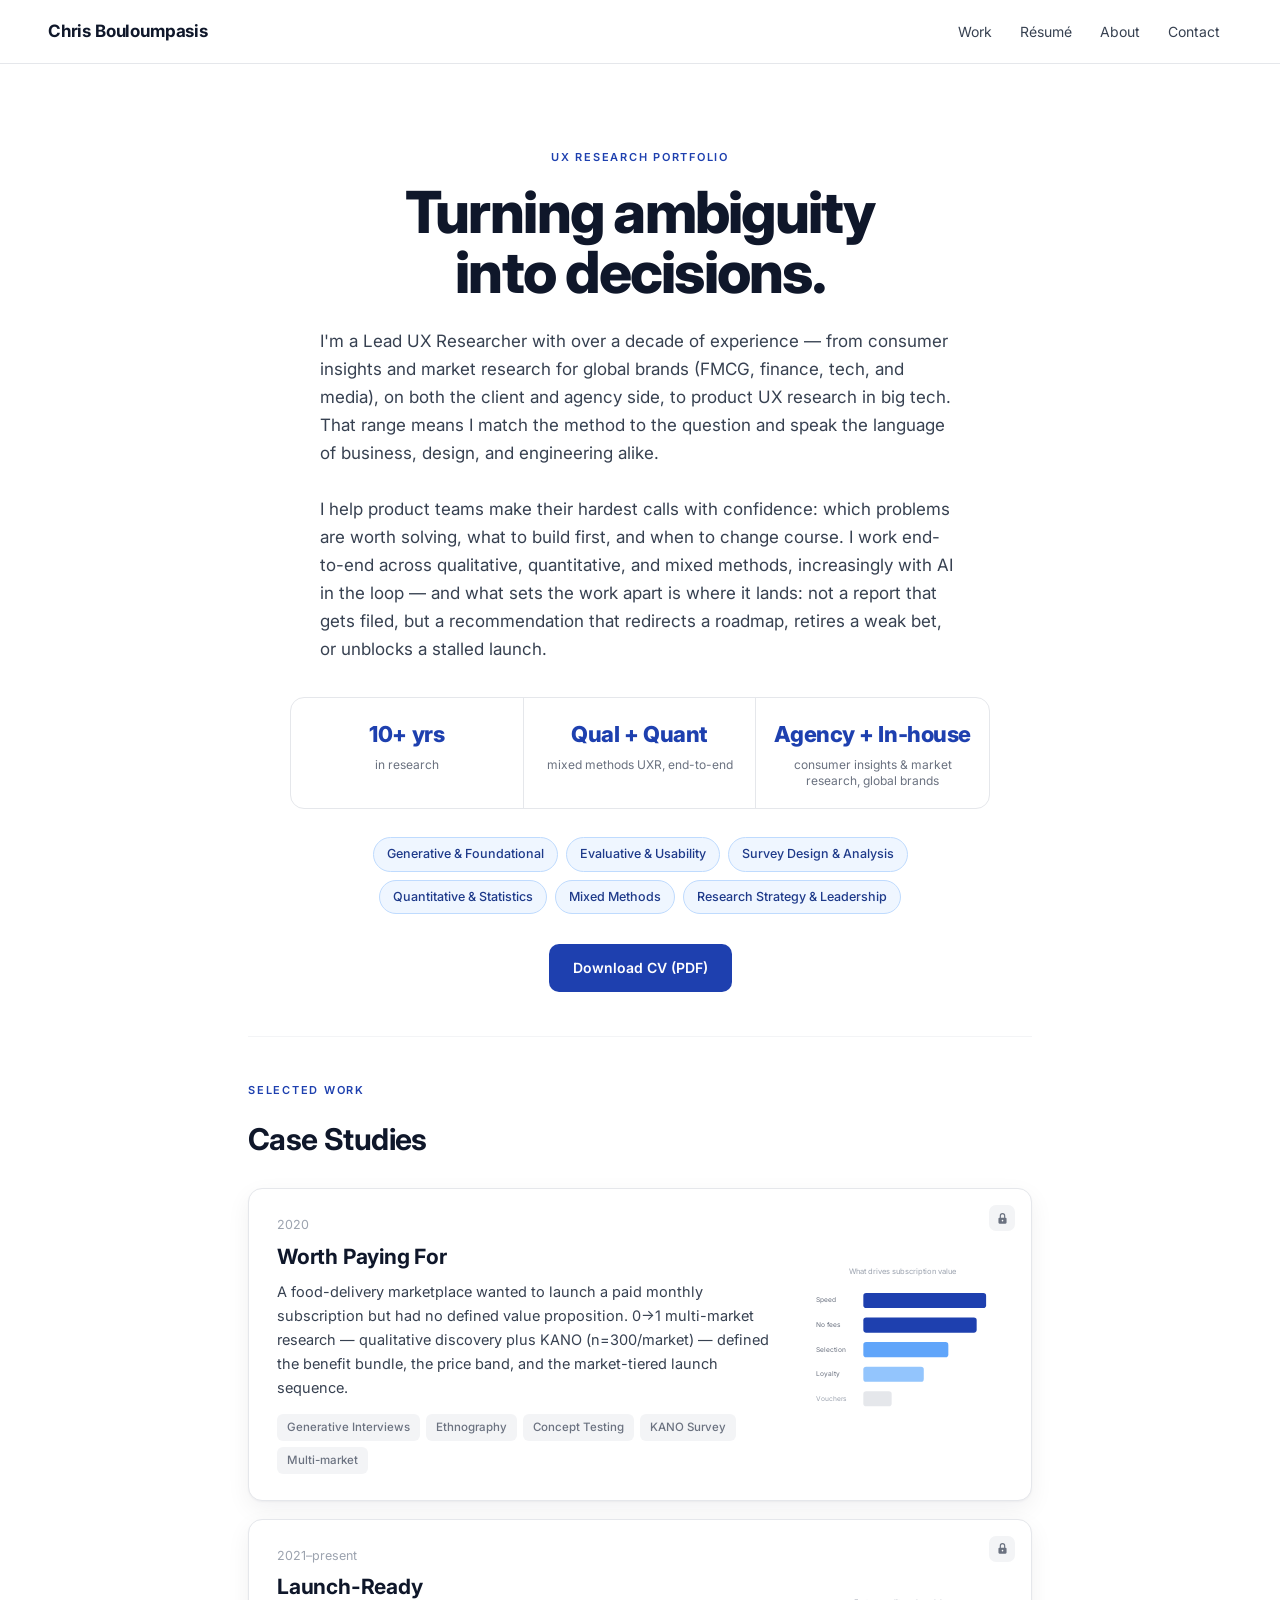
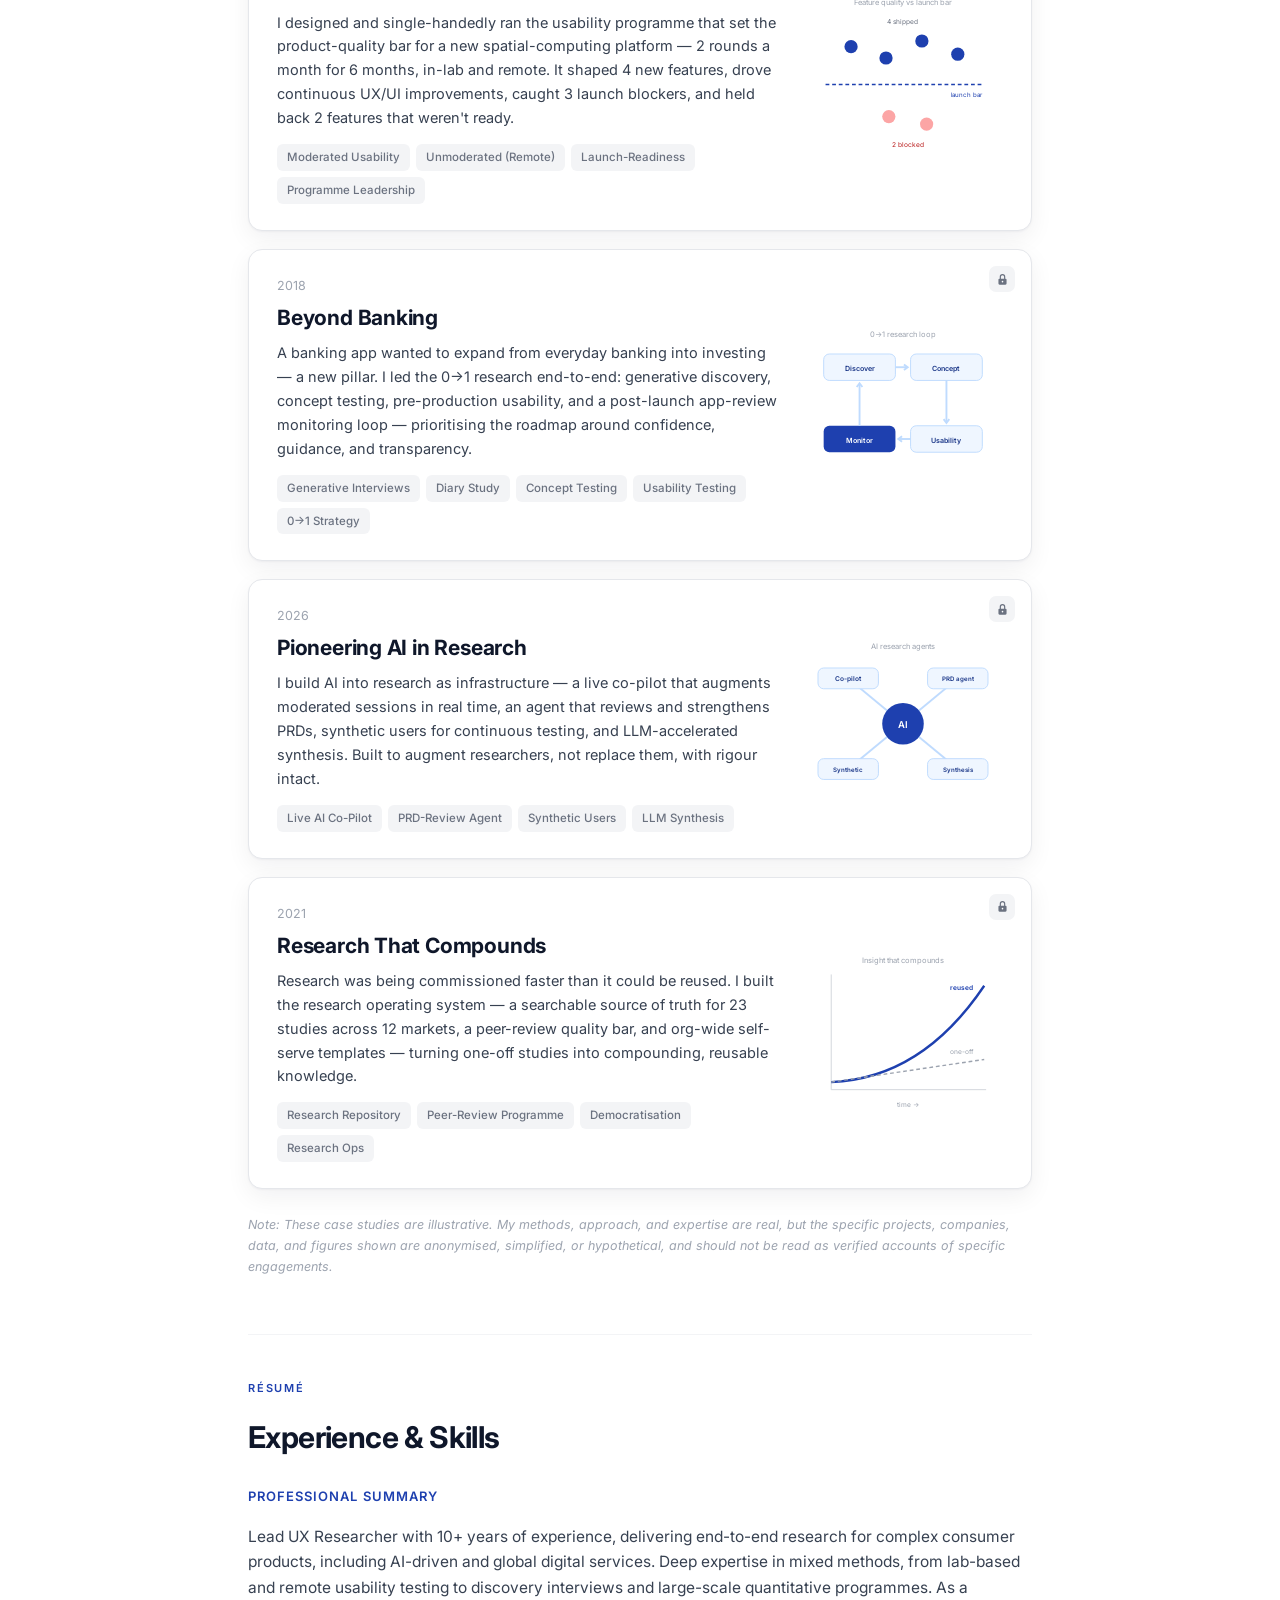
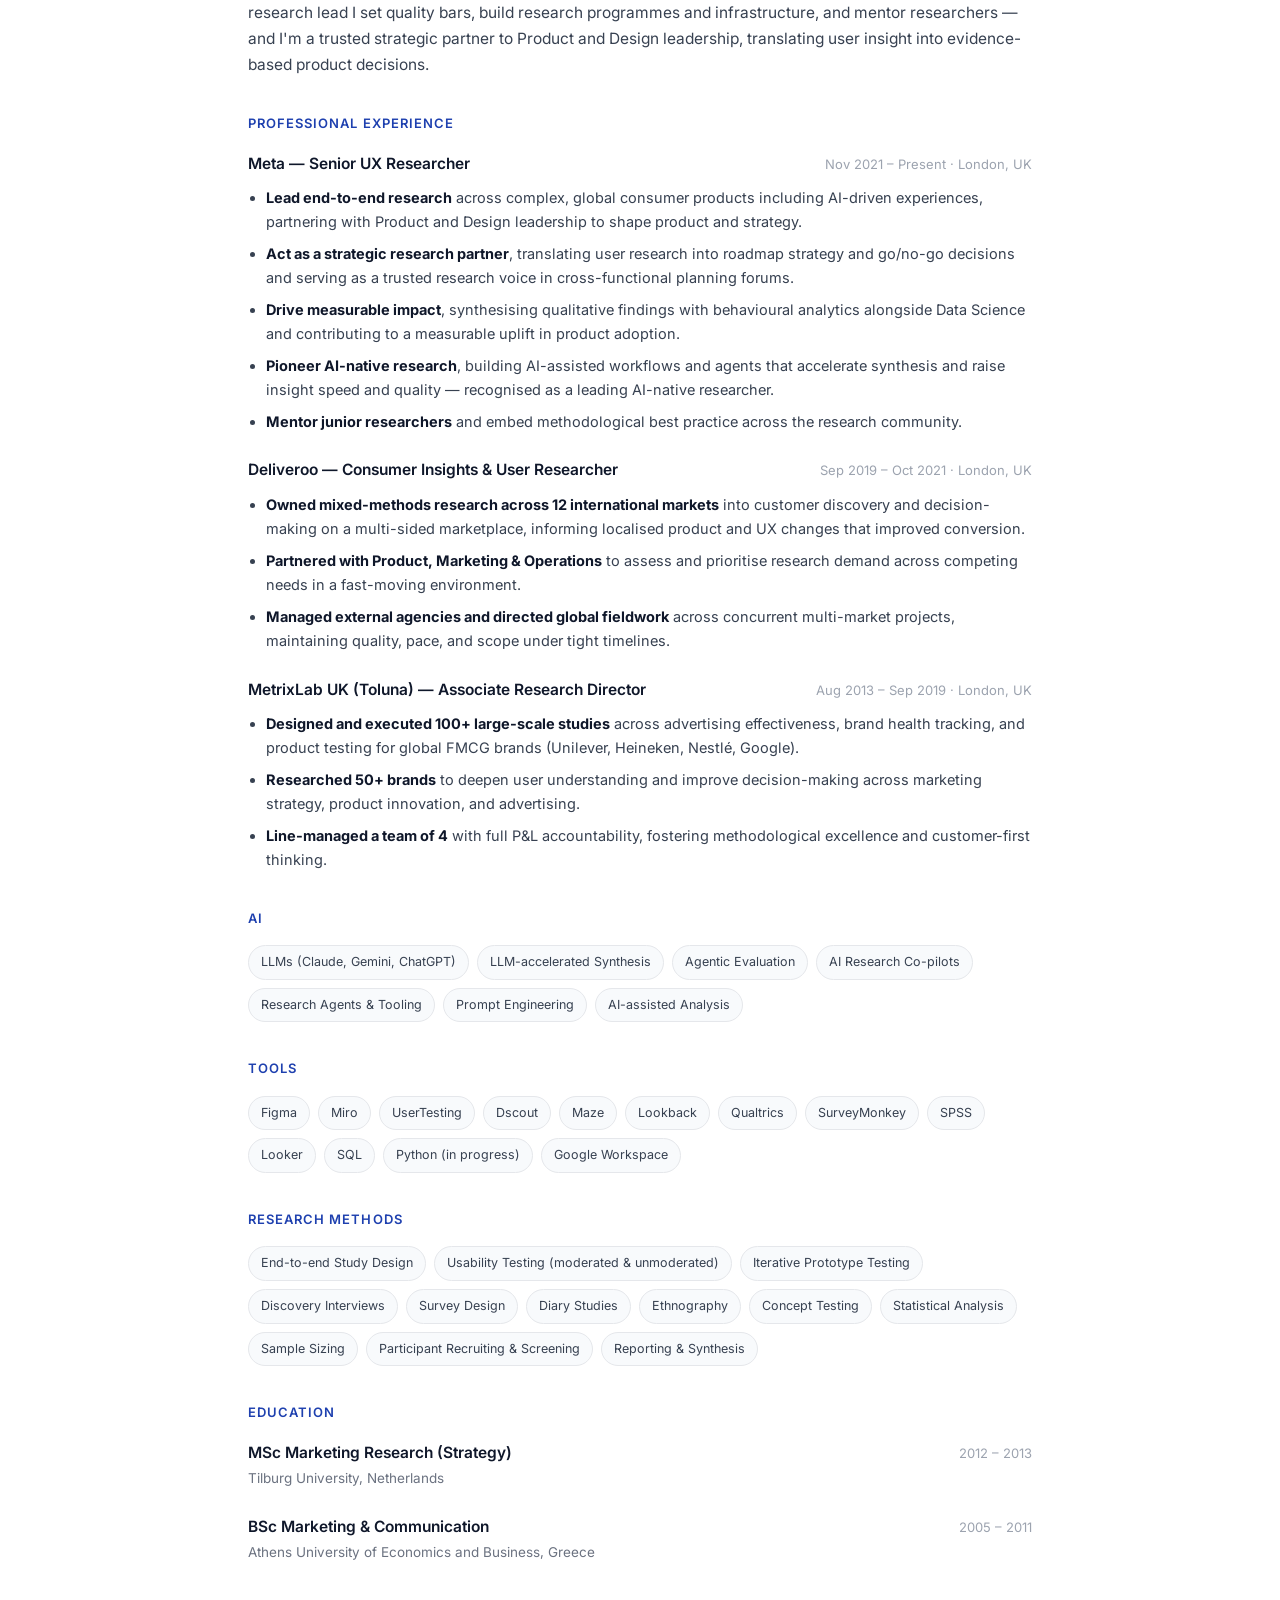
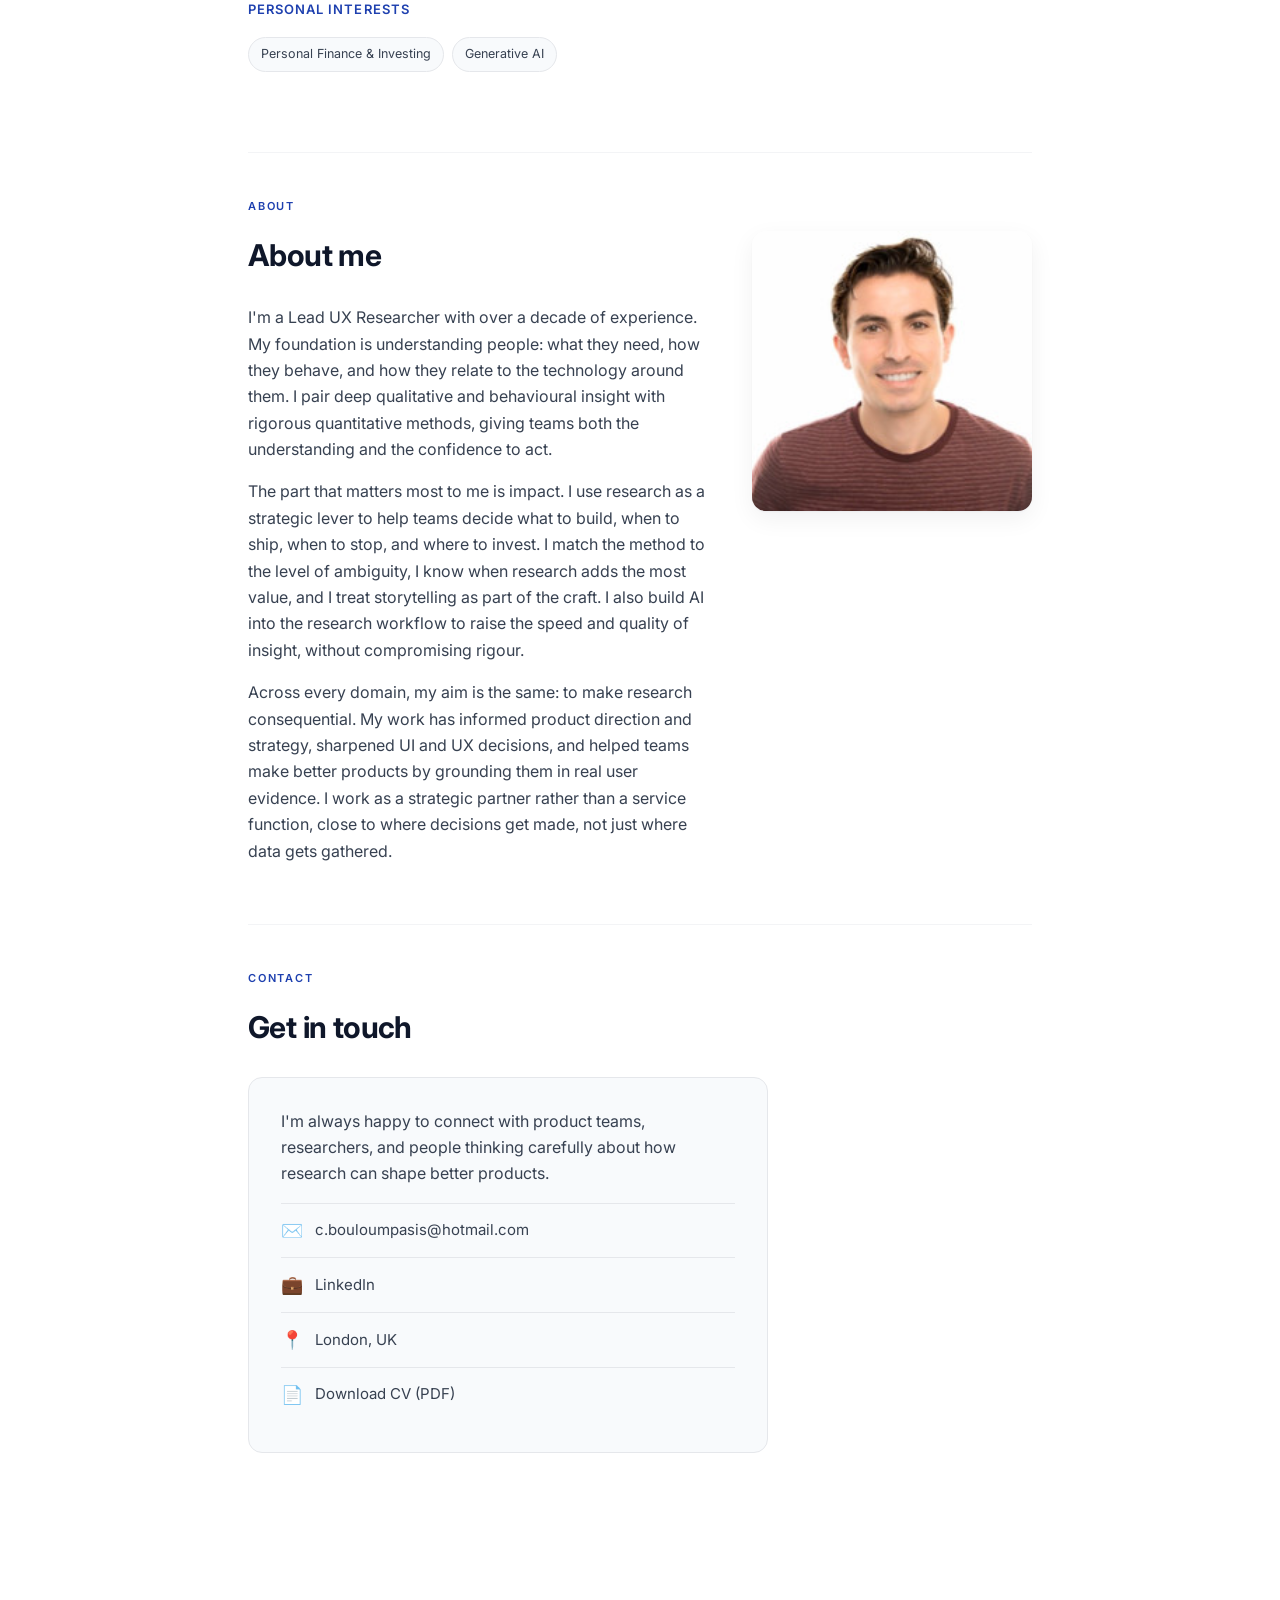
==== commit 116082d3: "Add files via upload" ====
--- a/index.html
+++ b/index.html
@@ -86,7 +86,7 @@
         <!-- Card 1 -->
         <a class="case-card" href="case-study-1.html">
           <div class="case-card-body">
-            <div class="case-card-meta">Global food-delivery marketplace · Illustrative</div>
+            <div class="case-card-meta">2020</div>
             <div class="case-card-title">Worth Paying For</div>
             <p class="case-card-desc">A food-delivery marketplace wanted to launch a paid monthly subscription but had no defined value proposition. 0→1 multi-market research — qualitative discovery plus KANO (n=300/market) — defined the benefit bundle, the price band, and the market-tiered launch sequence.</p>
             <div class="case-tags"><span class="case-tag">Generative Interviews</span><span class="case-tag">Ethnography</span><span class="case-tag">Concept Testing</span><span class="case-tag">KANO Survey</span><span class="case-tag">Multi-market</span></div>
@@ -107,7 +107,7 @@
         <!-- Card 2 -->
         <a class="case-card" href="case-study-2.html">
           <div class="case-card-body">
-            <div class="case-card-meta">Big tech company · 2021–present</div>
+            <div class="case-card-meta">2021–present</div>
             <div class="case-card-title">Launch-Ready</div>
             <p class="case-card-desc">I designed and single-handedly ran the usability programme that set the product-quality bar for a new spatial-computing platform — 2 rounds a month for 6 months, in-lab and remote. It shaped 4 new features, drove continuous UX/UI improvements, caught 3 launch blockers, and held back 2 features that weren't ready.</p>
             <div class="case-tags"><span class="case-tag">Moderated Usability</span><span class="case-tag">Unmoderated (Remote)</span><span class="case-tag">Launch-Readiness</span><span class="case-tag">Programme Leadership</span></div>
@@ -133,7 +133,7 @@
         <!-- Card 3 -->
         <a class="case-card" href="case-study-3.html">
           <div class="case-card-body">
-            <div class="case-card-meta">Digital banking app · Illustrative</div>
+            <div class="case-card-meta">2018</div>
             <div class="case-card-title">Beyond Banking</div>
             <p class="case-card-desc">A banking app wanted to expand from everyday banking into investing — a new pillar. I led the 0→1 research end-to-end: generative discovery, concept testing, pre-production usability, and a post-launch app-review monitoring loop — prioritising the roadmap around confidence, guidance, and transparency.</p>
             <div class="case-tags"><span class="case-tag">Generative Interviews</span><span class="case-tag">Diary Study</span><span class="case-tag">Concept Testing</span><span class="case-tag">Usability Testing</span><span class="case-tag">0→1 Strategy</span></div>
@@ -157,7 +157,7 @@
         <!-- Card 4 -->
         <a class="case-card" href="case-study-4.html">
           <div class="case-card-body">
-            <div class="case-card-meta">Big tech company · 2026</div>
+            <div class="case-card-meta">2026</div>
             <div class="case-card-title">Pioneering AI in Research</div>
             <p class="case-card-desc">I build AI into research as infrastructure — a live co-pilot that augments moderated sessions in real time, an agent that reviews and strengthens PRDs, synthetic users for continuous testing, and LLM-accelerated synthesis. Built to augment researchers, not replace them, with rigour intact.</p>
             <div class="case-tags"><span class="case-tag">Live AI Co-Pilot</span><span class="case-tag">PRD-Review Agent</span><span class="case-tag">Synthetic Users</span><span class="case-tag">LLM Synthesis</span></div>
@@ -182,7 +182,7 @@
         <!-- Card 5 -->
         <a class="case-card" href="case-study-5.html">
           <div class="case-card-body">
-            <div class="case-card-meta">Global food-delivery marketplace · 2021</div>
+            <div class="case-card-meta">2021</div>
             <div class="case-card-title">Research That Compounds</div>
             <p class="case-card-desc">Research was being commissioned faster than it could be reused. I built the research operating system — a searchable source of truth for 23 studies across 12 markets, a peer-review quality bar, and org-wide self-serve templates — turning one-off studies into compounding, reusable knowledge.</p>
             <div class="case-tags"><span class="case-tag">Research Repository</span><span class="case-tag">Peer-Review Programme</span><span class="case-tag">Democratisation</span><span class="case-tag">Research Ops</span></div>
@@ -220,7 +220,7 @@
         <div class="resume-section-title">Professional Experience</div>
 
         <div class="resume-item">
-          <div class="resume-item-header"><span class="resume-item-title">Meta — Lead UX Researcher</span><span class="resume-item-date">Nov 2021 – Present · London, UK</span></div>
+          <div class="resume-item-header"><span class="resume-item-title">Meta — Senior UX Researcher</span><span class="resume-item-date">Nov 2021 – Present · London, UK</span></div>
           <ul class="resume-bullets">
             <li><strong>Lead end-to-end research</strong> across complex, global consumer products including AI-driven experiences, partnering with Product and Design leadership to shape product and strategy.</li>
             <li><strong>Act as a strategic research partner</strong>, translating user research into roadmap strategy and go/no-go decisions and serving as a trusted research voice in cross-functional planning forums.</li>
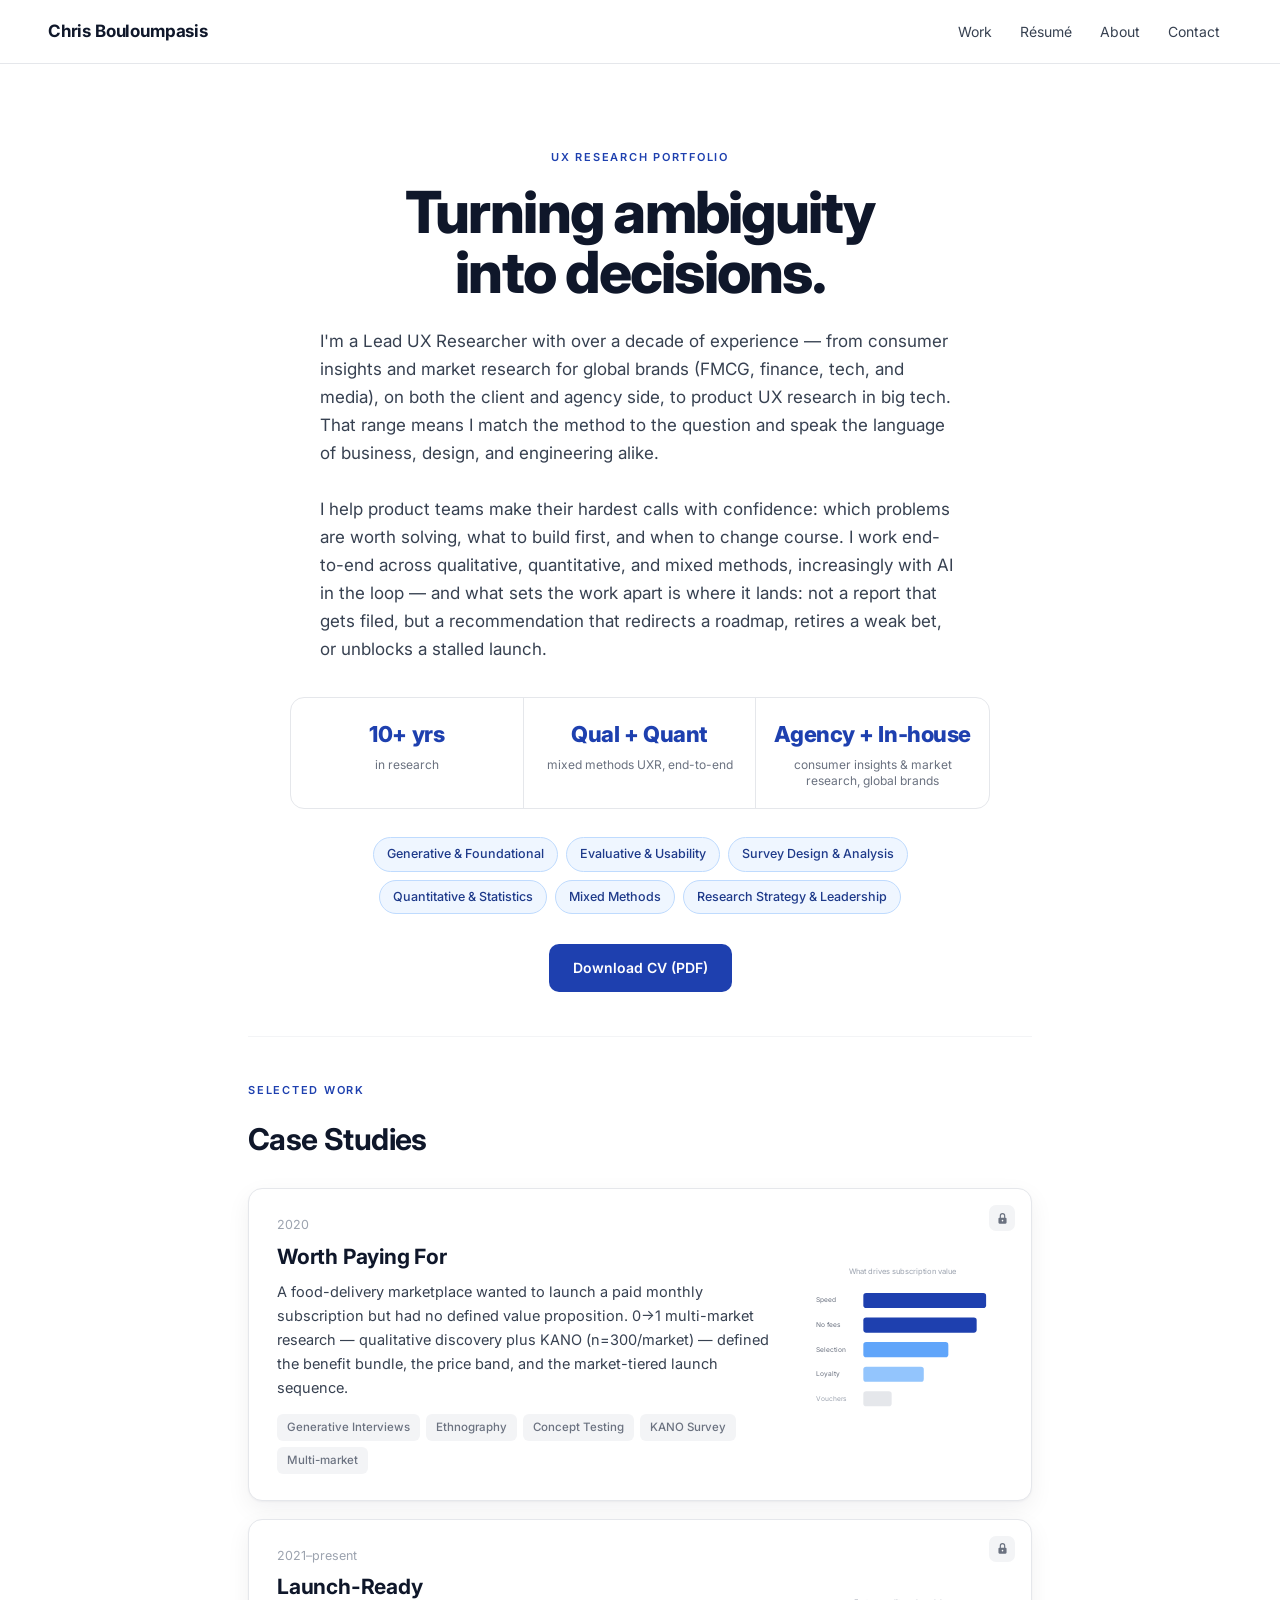
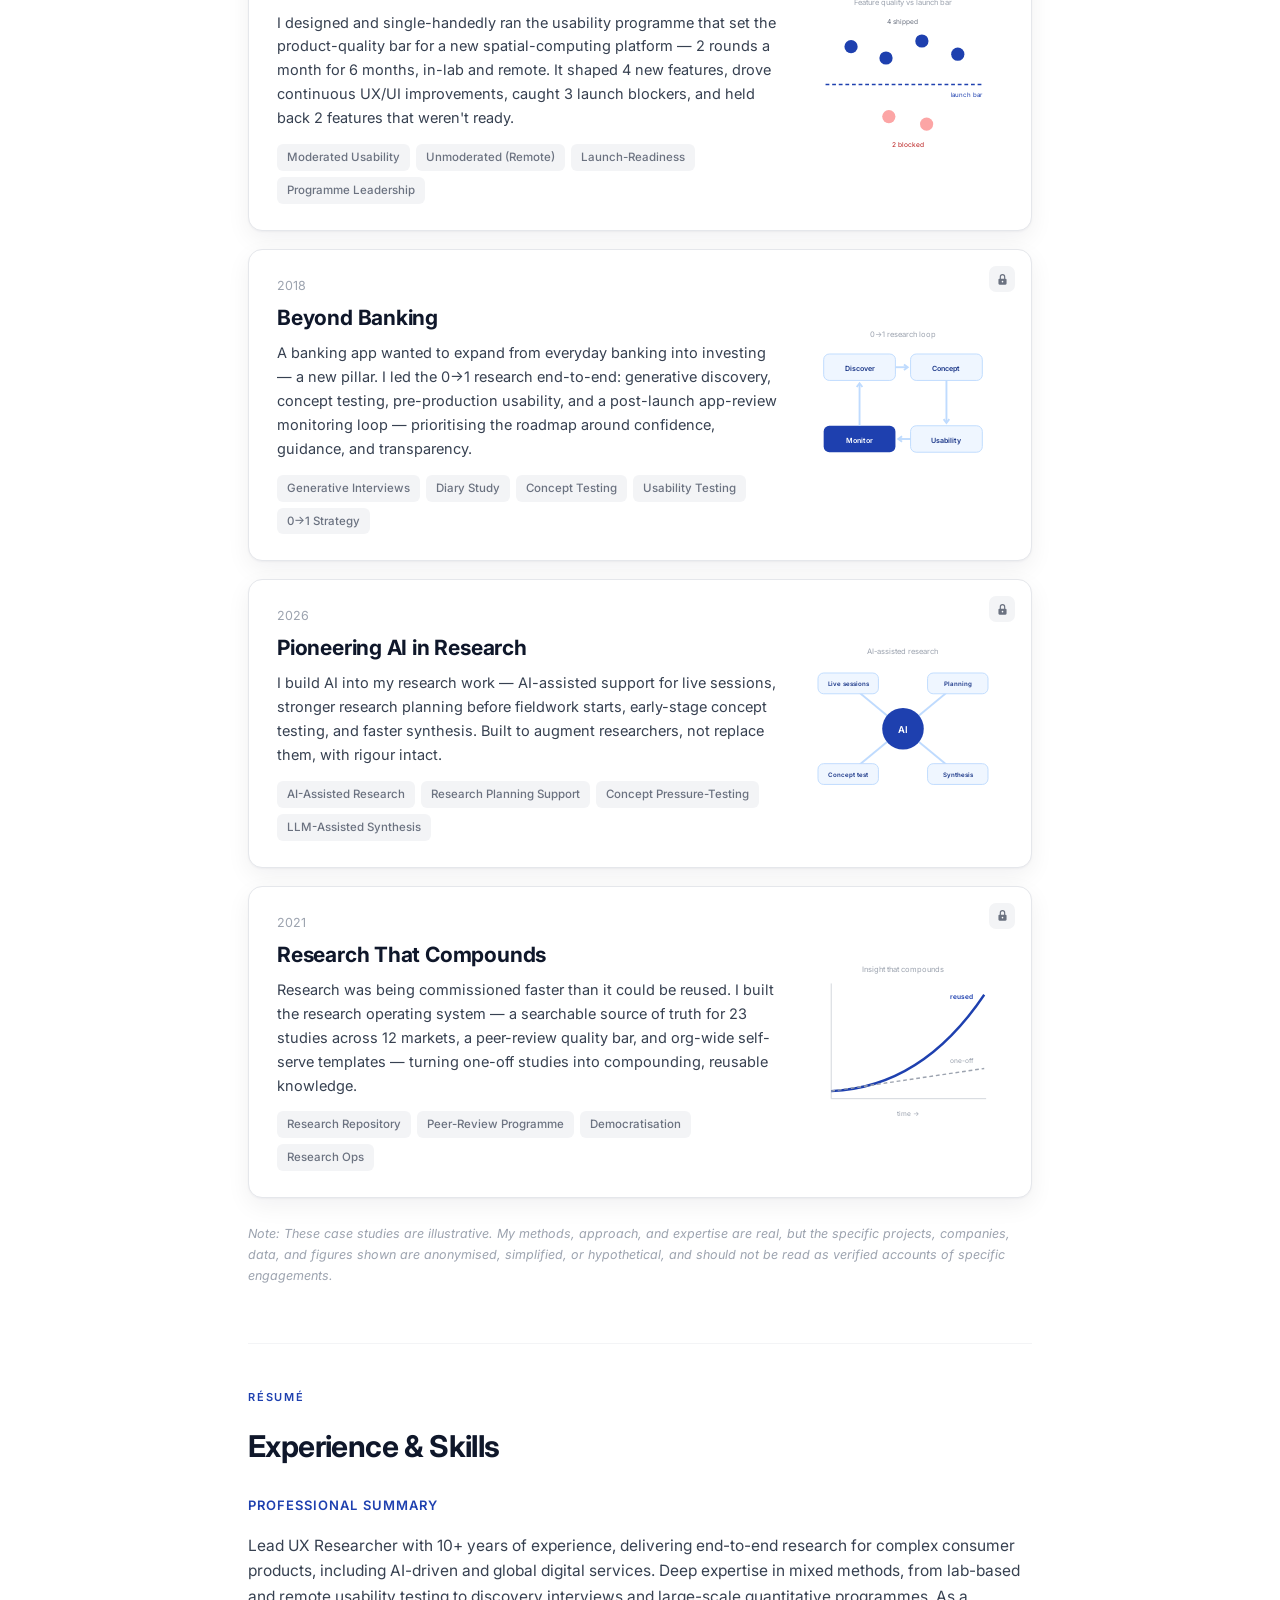
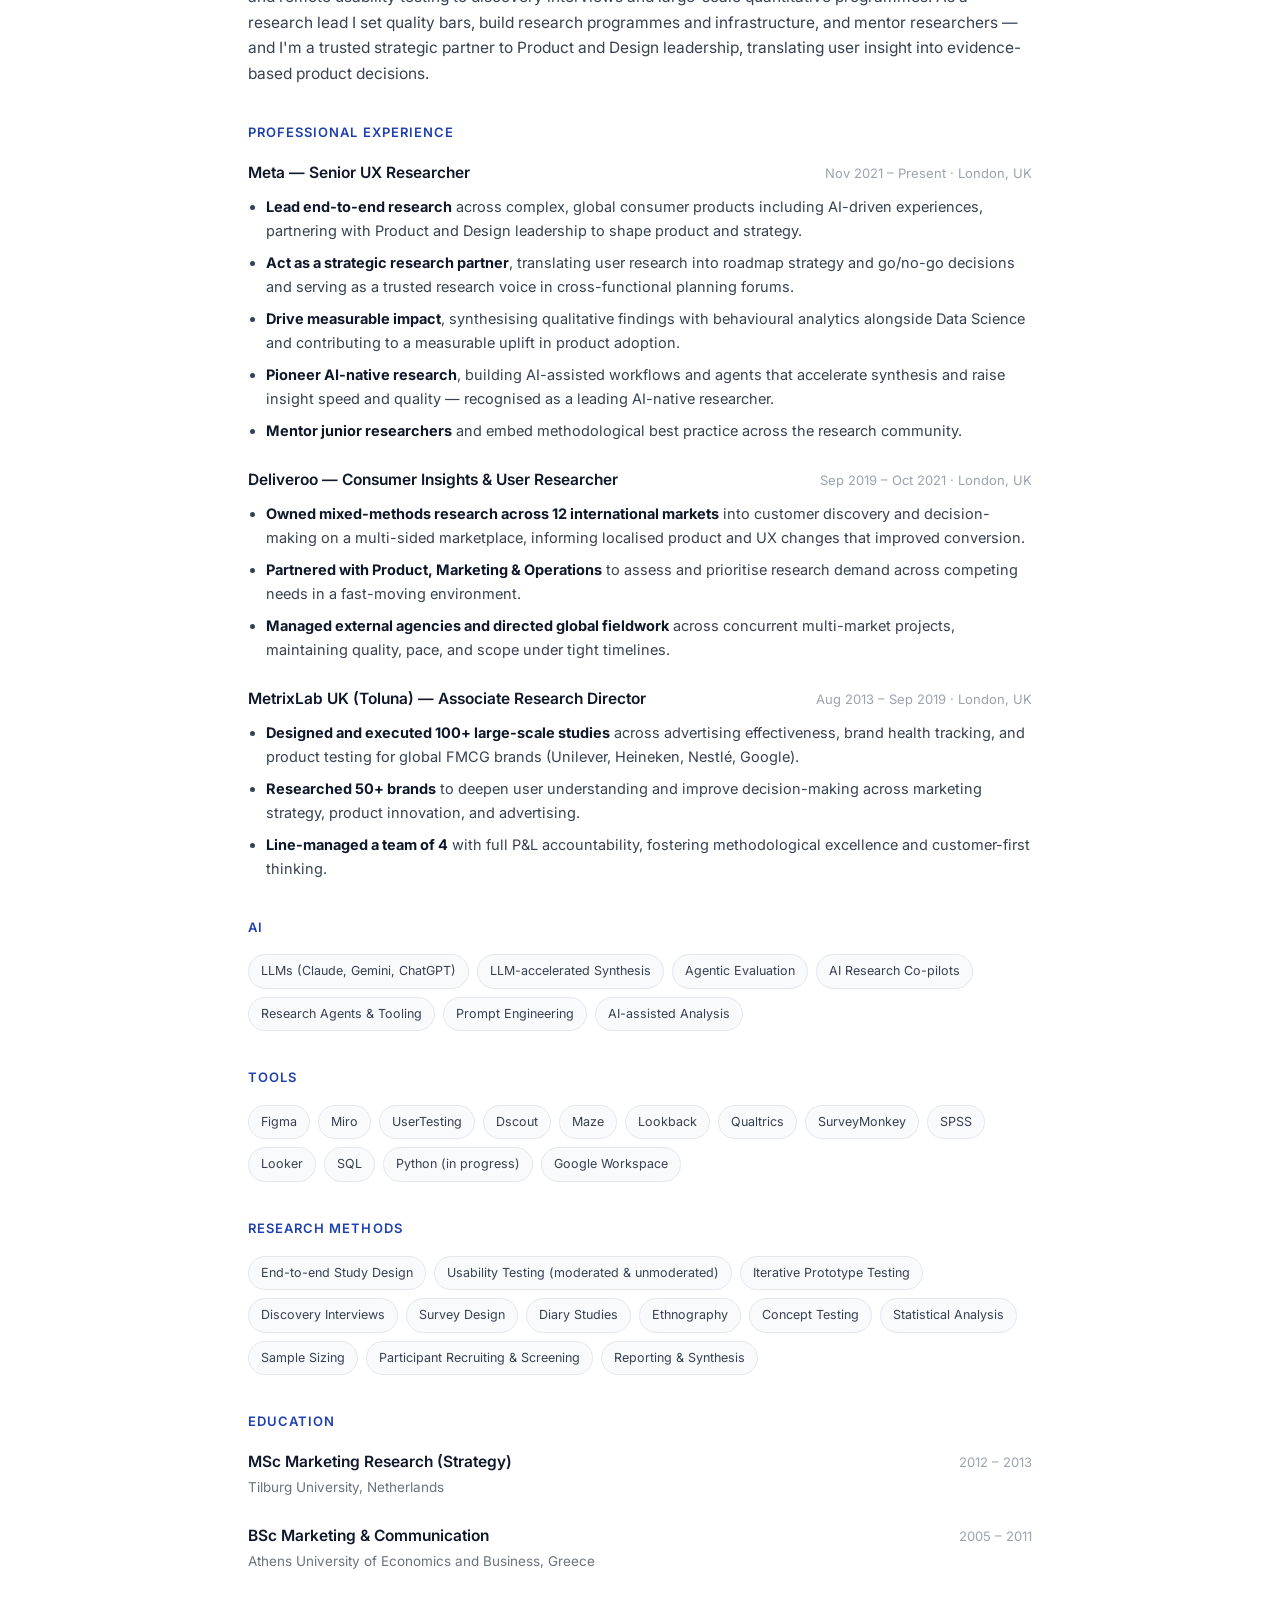
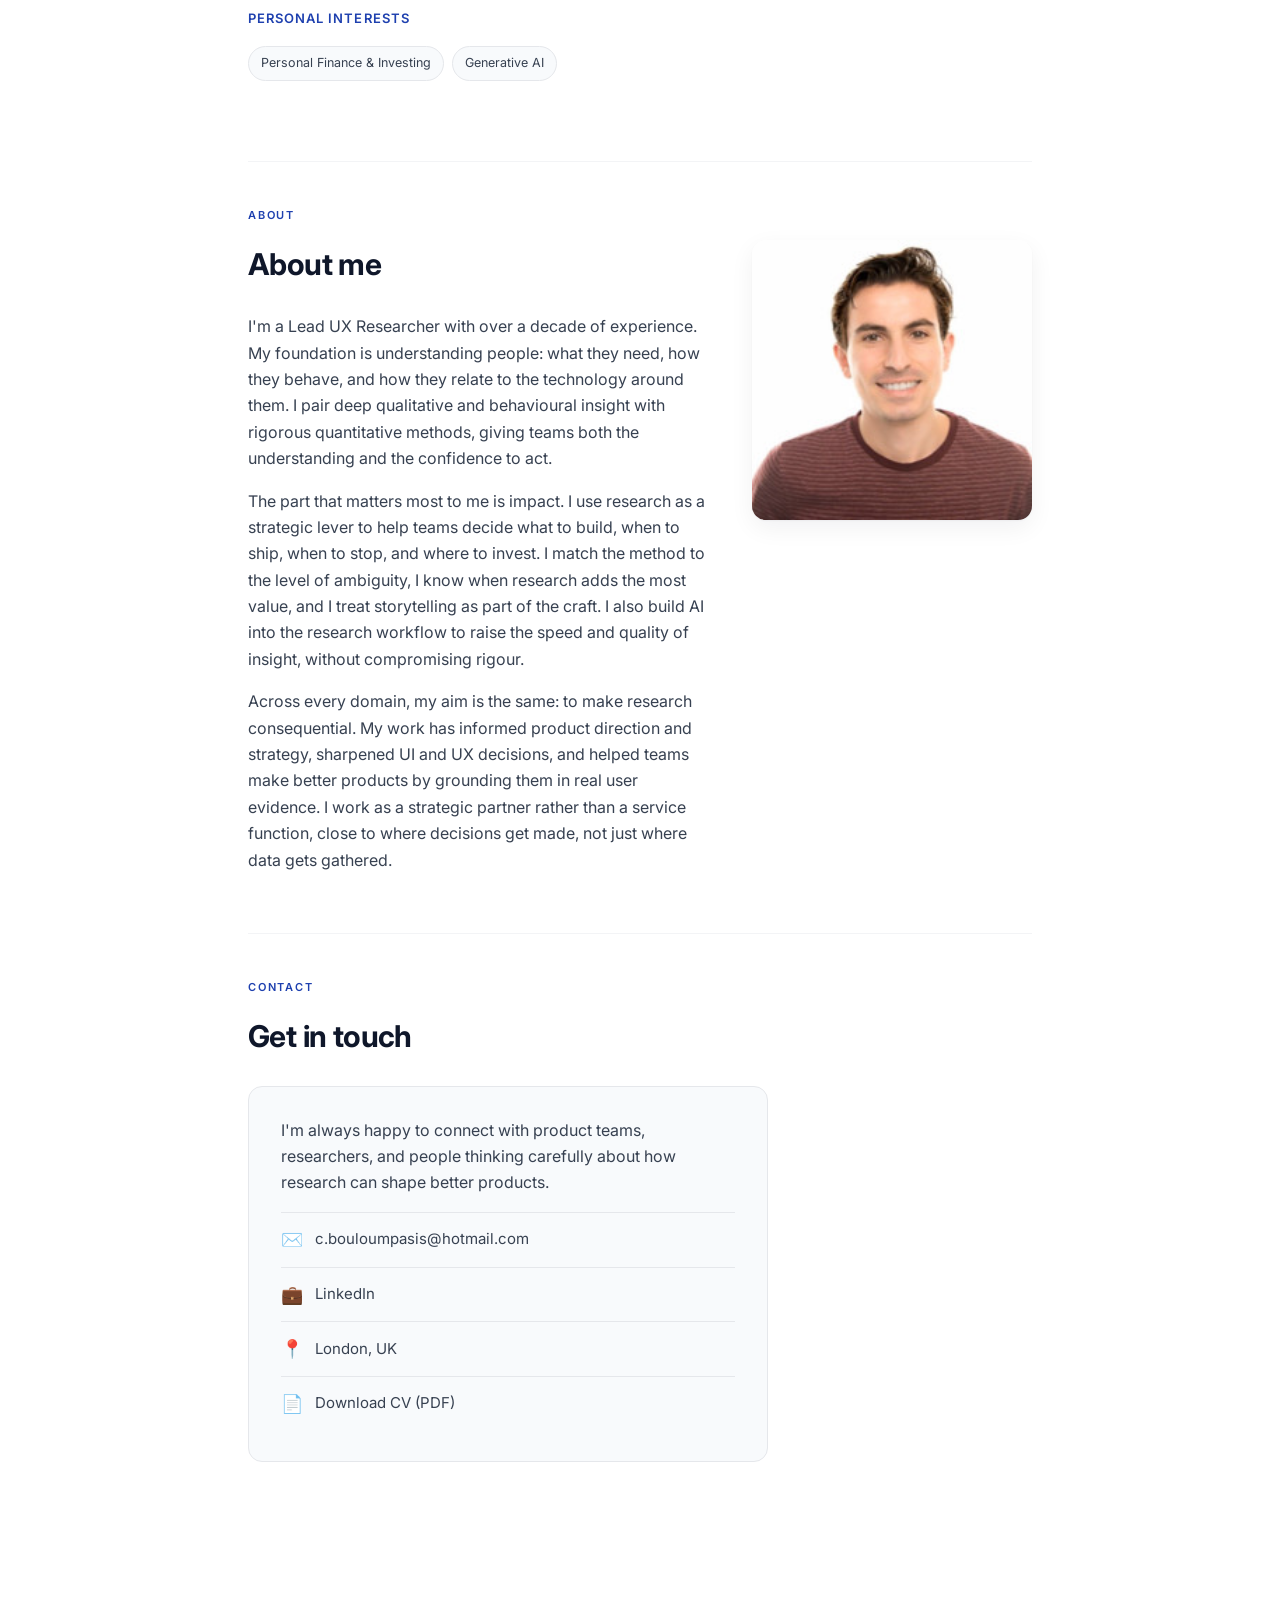
==== commit 80f60057: "Add files via upload" ====
--- a/index.html
+++ b/index.html
@@ -159,19 +159,19 @@
           <div class="case-card-body">
             <div class="case-card-meta">2026</div>
             <div class="case-card-title">Pioneering AI in Research</div>
-            <p class="case-card-desc">I build AI into research as infrastructure — a live co-pilot that augments moderated sessions in real time, an agent that reviews and strengthens PRDs, synthetic users for continuous testing, and LLM-accelerated synthesis. Built to augment researchers, not replace them, with rigour intact.</p>
-            <div class="case-tags"><span class="case-tag">Live AI Co-Pilot</span><span class="case-tag">PRD-Review Agent</span><span class="case-tag">Synthetic Users</span><span class="case-tag">LLM Synthesis</span></div>
-          </div>
-          <div class="case-card-illus">
-            <svg viewBox="0 0 200 180" fill="none" xmlns="http://www.w3.org/2000/svg" aria-hidden="true">
-              <text x="100" y="16" text-anchor="middle" font-size="8" fill="#9CA3AF" font-family="Inter,sans-serif">AI research agents</text>
+            <p class="case-card-desc">I build AI into my research work — AI-assisted support for live sessions, stronger research planning before fieldwork starts, early-stage concept testing, and faster synthesis. Built to augment researchers, not replace them, with rigour intact.</p>
+            <div class="case-tags"><span class="case-tag">AI-Assisted Research</span><span class="case-tag">Research Planning Support</span><span class="case-tag">Concept Pressure-Testing</span><span class="case-tag">LLM-Assisted Synthesis</span></div>
+          </div>
+          <div class="case-card-illus">
+            <svg viewBox="0 0 200 180" fill="none" xmlns="http://www.w3.org/2000/svg" aria-hidden="true">
+              <text x="100" y="16" text-anchor="middle" font-size="8" fill="#9CA3AF" font-family="Inter,sans-serif">AI-assisted research</text>
               <line x1="100" y1="95" x2="42" y2="47" stroke="#BFDBFE" stroke-width="2"/>
               <line x1="100" y1="95" x2="158" y2="47" stroke="#BFDBFE" stroke-width="2"/>
               <line x1="100" y1="95" x2="42" y2="143" stroke="#BFDBFE" stroke-width="2"/>
               <line x1="100" y1="95" x2="158" y2="143" stroke="#BFDBFE" stroke-width="2"/>
-              <rect x="10" y="36" width="64" height="22" rx="6" fill="#EFF6FF" stroke="#BFDBFE"/><text x="42" y="50" text-anchor="middle" font-size="7" fill="#1E3A8A" font-weight="600" font-family="Inter,sans-serif">Co-pilot</text>
-              <rect x="126" y="36" width="64" height="22" rx="6" fill="#EFF6FF" stroke="#BFDBFE"/><text x="158" y="50" text-anchor="middle" font-size="6.5" fill="#1E3A8A" font-weight="600" font-family="Inter,sans-serif">PRD agent</text>
-              <rect x="10" y="132" width="64" height="22" rx="6" fill="#EFF6FF" stroke="#BFDBFE"/><text x="42" y="146" text-anchor="middle" font-size="6.5" fill="#1E3A8A" font-weight="600" font-family="Inter,sans-serif">Synthetic</text>
+              <rect x="10" y="36" width="64" height="22" rx="6" fill="#EFF6FF" stroke="#BFDBFE"/><text x="42" y="50" text-anchor="middle" font-size="6.5" fill="#1E3A8A" font-weight="600" font-family="Inter,sans-serif">Live sessions</text>
+              <rect x="126" y="36" width="64" height="22" rx="6" fill="#EFF6FF" stroke="#BFDBFE"/><text x="158" y="50" text-anchor="middle" font-size="6.5" fill="#1E3A8A" font-weight="600" font-family="Inter,sans-serif">Planning</text>
+              <rect x="10" y="132" width="64" height="22" rx="6" fill="#EFF6FF" stroke="#BFDBFE"/><text x="42" y="146" text-anchor="middle" font-size="6.5" fill="#1E3A8A" font-weight="600" font-family="Inter,sans-serif">Concept test</text>
               <rect x="126" y="132" width="64" height="22" rx="6" fill="#EFF6FF" stroke="#BFDBFE"/><text x="158" y="146" text-anchor="middle" font-size="6.5" fill="#1E3A8A" font-weight="600" font-family="Inter,sans-serif">Synthesis</text>
               <circle cx="100" cy="95" r="22" fill="#1E40AF"/><text x="100" y="99" text-anchor="middle" font-size="10" fill="#fff" font-weight="600" font-family="Inter,sans-serif">AI</text>
             </svg>
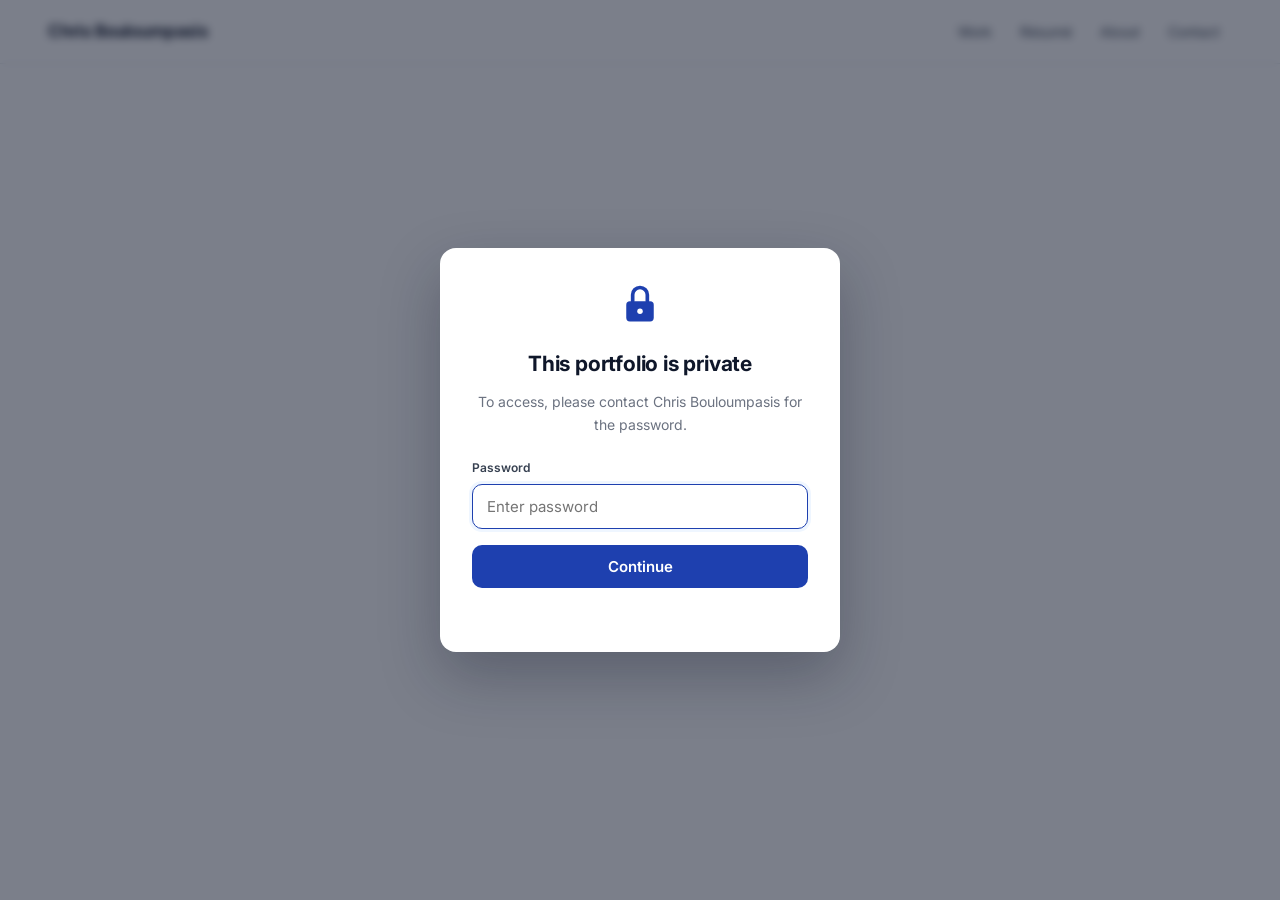
==== commit 3e87acc3: "Add files via upload" ====
--- a/index.html
+++ b/index.html
@@ -16,7 +16,7 @@
   <link href="https://fonts.googleapis.com/css2?family=Inter:wght@300;400;500;600;700;800&display=swap" rel="stylesheet" />
   <link rel="stylesheet" href="styles.css" />
 </head>
-<body>
+<body data-gated="true">
 
   <!-- Case study password modal -->
   <div id="cs-modal" role="dialog" aria-modal="true" aria-labelledby="cs-modal-title">
@@ -28,8 +28,8 @@
           <circle cx="12" cy="16" r="1.5" fill="#fff"/>
         </svg>
       </div>
-      <div class="gate-title" id="cs-modal-title">This case study is protected</div>
-      <div class="gate-body-text">This content is shared selectively with recruiters and hiring managers. Please enter the password to continue.</div>
+      <div class="gate-title" id="cs-modal-title">This portfolio is private</div>
+      <div class="gate-body-text">To access, please contact Chris Bouloumpasis for the password.</div>
       <label for="pw-input">Password</label>
       <input type="password" id="pw-input" placeholder="Enter password" autocomplete="current-password" />
       <button id="pw-submit">Continue</button>
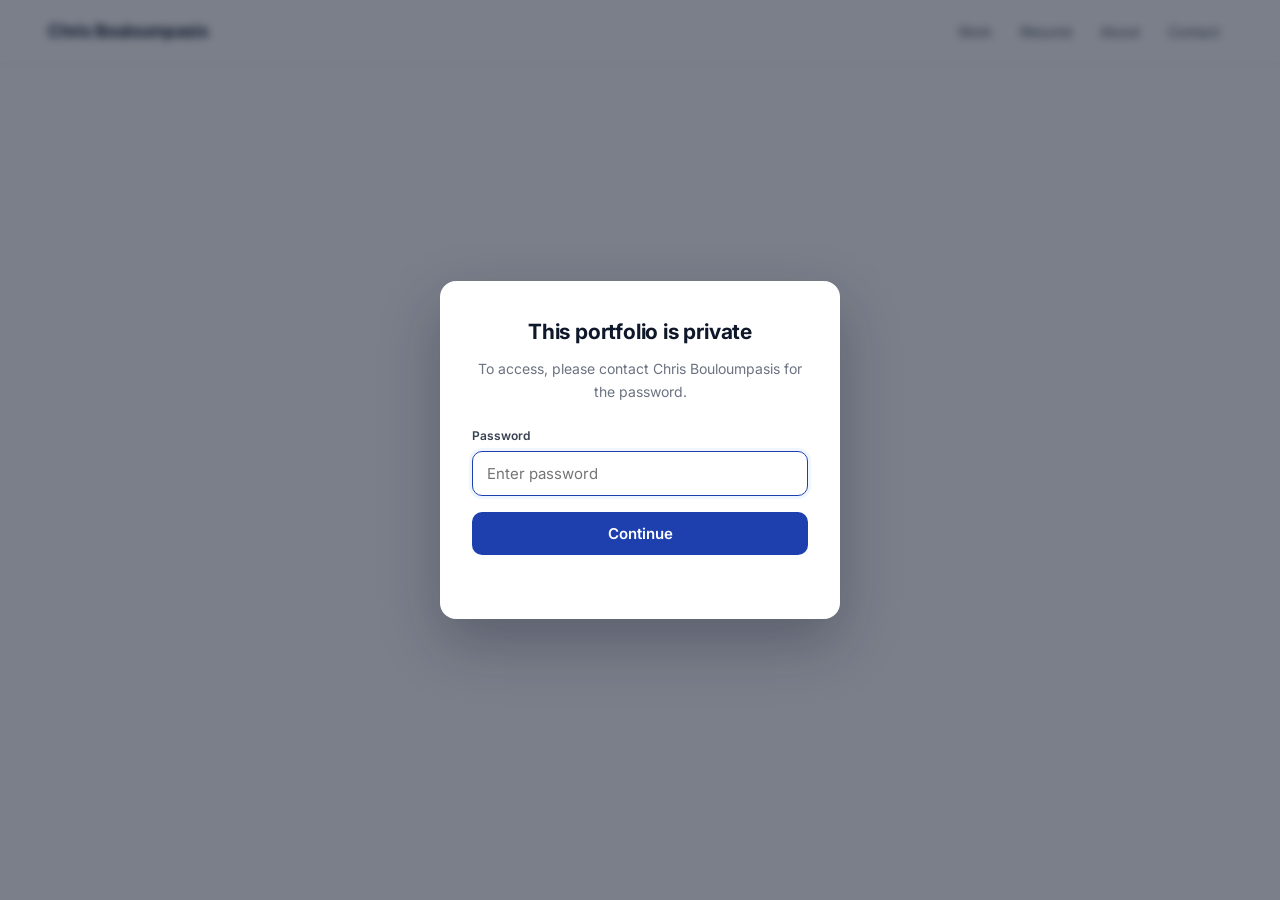
==== commit acf0b5ff: "Add files via upload" ====
--- a/index.html
+++ b/index.html
@@ -21,13 +21,6 @@
   <!-- Case study password modal -->
   <div id="cs-modal" role="dialog" aria-modal="true" aria-labelledby="cs-modal-title">
     <div class="gate-card">
-      <div class="gate-lock-icon">
-        <svg width="44" height="44" viewBox="0 0 24 24" fill="none" xmlns="http://www.w3.org/2000/svg" aria-hidden="true">
-          <rect x="4.5" y="10.5" width="15" height="11" rx="2" fill="#1E40AF"/>
-          <path d="M8 10.5V7a4 4 0 0 1 8 0v3.5" stroke="#1E40AF" stroke-width="2" stroke-linecap="round"/>
-          <circle cx="12" cy="16" r="1.5" fill="#fff"/>
-        </svg>
-      </div>
       <div class="gate-title" id="cs-modal-title">This portfolio is private</div>
       <div class="gate-body-text">To access, please contact Chris Bouloumpasis for the password.</div>
       <label for="pw-input">Password</label>
@@ -88,7 +81,7 @@
           <div class="case-card-body">
             <div class="case-card-meta">2020</div>
             <div class="case-card-title">Worth Paying For</div>
-            <p class="case-card-desc">A food-delivery marketplace wanted to launch a paid monthly subscription but had no defined value proposition. 0→1 multi-market research — qualitative discovery plus KANO (n=300/market) — defined the benefit bundle, the price band, and the market-tiered launch sequence.</p>
+            <p class="case-card-desc">A food-delivery marketplace wanted to launch a paid monthly subscription but had no defined value proposition. 0→1 multi-market research — qualitative discovery plus a KANO and price-sensitivity survey (n=300/market) — defined the benefit bundle, the price band, and the market-tiered launch sequence.</p>
             <div class="case-tags"><span class="case-tag">Generative Interviews</span><span class="case-tag">Ethnography</span><span class="case-tag">Concept Testing</span><span class="case-tag">KANO Survey</span><span class="case-tag">Multi-market</span></div>
           </div>
           <div class="case-card-illus">
@@ -107,10 +100,10 @@
         <!-- Card 2 -->
         <a class="case-card" href="case-study-2.html">
           <div class="case-card-body">
-            <div class="case-card-meta">2021–present</div>
+            <div class="case-card-meta">2022</div>
             <div class="case-card-title">Launch-Ready</div>
             <p class="case-card-desc">I designed and single-handedly ran the usability programme that set the product-quality bar for a new spatial-computing platform — 2 rounds a month for 6 months, in-lab and remote. It shaped 4 new features, drove continuous UX/UI improvements, caught 3 launch blockers, and held back 2 features that weren't ready.</p>
-            <div class="case-tags"><span class="case-tag">Moderated Usability</span><span class="case-tag">Unmoderated (Remote)</span><span class="case-tag">Launch-Readiness</span><span class="case-tag">Programme Leadership</span></div>
+            <div class="case-tags"><span class="case-tag">Moderated Usability Testing</span><span class="case-tag">Unmoderated Usability Testing</span><span class="case-tag">Feature Validation</span><span class="case-tag">Continuous Testing</span></div>
           </div>
           <div class="case-card-illus">
             <svg viewBox="0 0 200 180" fill="none" xmlns="http://www.w3.org/2000/svg" aria-hidden="true">
